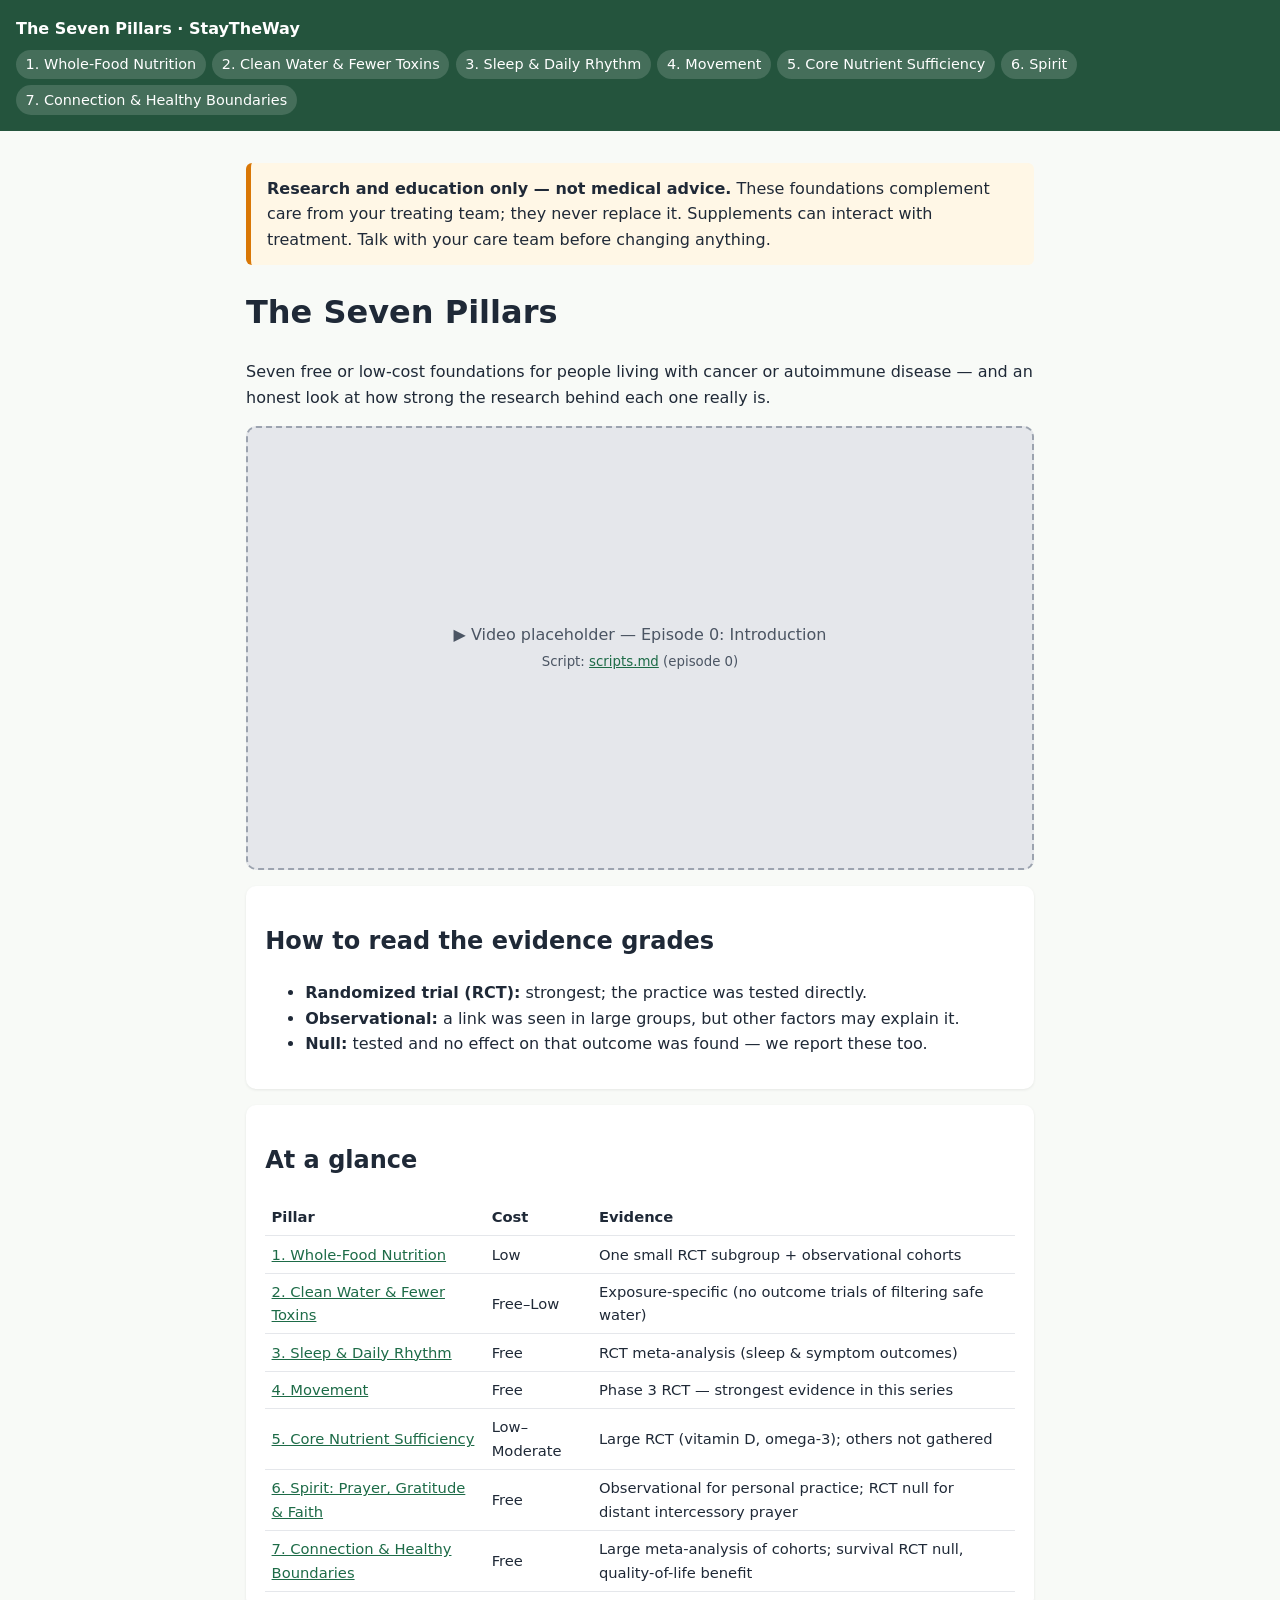
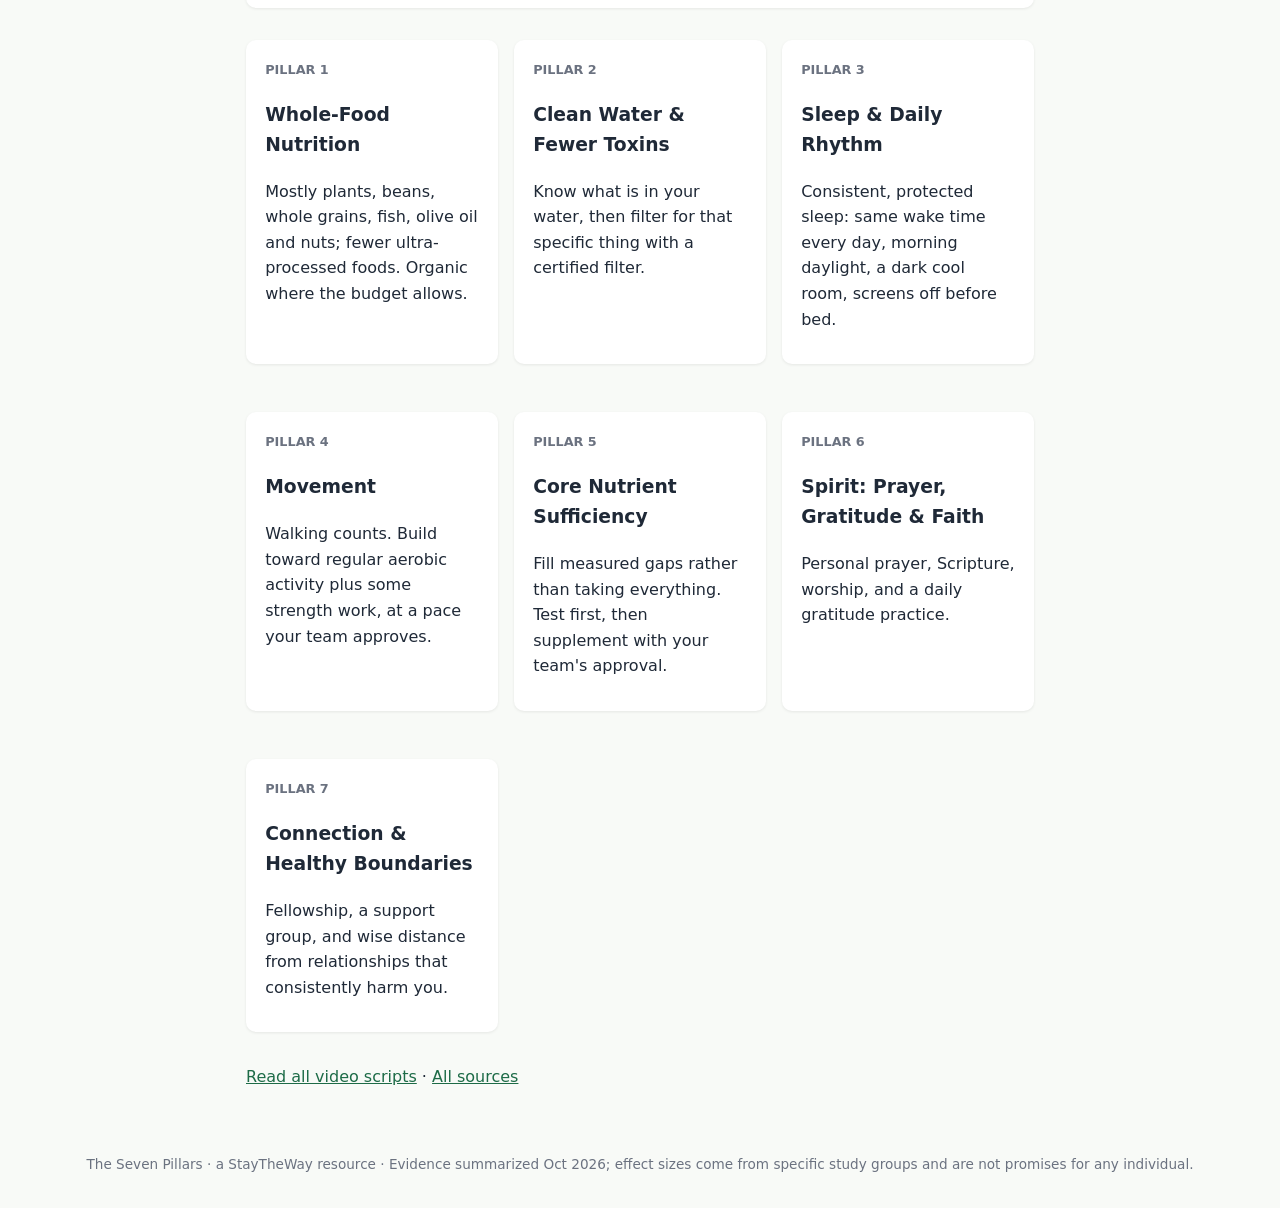
==== index.html @ 3cdb977e "Add site (1/5)" ====
<!doctype html><html lang="en"><head><meta charset="utf-8"><meta name="viewport" content="width=device-width,initial-scale=1"><title>Home · The Seven Pillars</title><link rel="stylesheet" href="style.css"></head>
<body><header><a href="index.html">The Seven Pillars · StayTheWay</a><nav><a href="nutrition.html">1. Whole-Food Nutrition</a><a href="water.html">2. Clean Water &amp; Fewer Toxins</a><a href="sleep.html">3. Sleep &amp; Daily Rhythm</a><a href="movement.html">4. Movement</a><a href="nutrients.html">5. Core Nutrient Sufficiency</a><a href="spirit.html">6. Spirit</a><a href="connection.html">7. Connection &amp; Healthy Boundaries</a></nav></header><main>
<div class="disc"><strong>Research and education only — not medical advice.</strong> These foundations complement care from your treating team; they never replace it. Supplements can interact with treatment. Talk with your care team before changing anything.</div>
<h1>The Seven Pillars</h1><p>Seven free or low-cost foundations for people living with cancer or autoimmune disease — and an honest look at how strong the research behind each one really is.</p>
<div class="video"><div>▶ Video placeholder — Episode 0: Introduction<br><small>Script: <a href="scripts.md">scripts.md</a> (episode 0)</small></div></div>
<div class="card"><h2>How to read the evidence grades</h2><ul><li><strong>Randomized trial (RCT):</strong> strongest; the practice was tested directly.</li><li><strong>Observational:</strong> a link was seen in large groups, but other factors may explain it.</li><li><strong>Null:</strong> tested and no effect on that outcome was found — we report these too.</li></ul></div>
<div class="card"><h2>At a glance</h2><table><tr><th>Pillar</th><th>Cost</th><th>Evidence</th></tr><tr><td><a href="nutrition.html">1. Whole-Food Nutrition</a></td><td>Low</td><td>One small RCT subgroup + observational cohorts</td></tr><tr><td><a href="water.html">2. Clean Water &amp; Fewer Toxins</a></td><td>Free–Low</td><td>Exposure-specific (no outcome trials of filtering safe water)</td></tr><tr><td><a href="sleep.html">3. Sleep &amp; Daily Rhythm</a></td><td>Free</td><td>RCT meta-analysis (sleep &amp; symptom outcomes)</td></tr><tr><td><a href="movement.html">4. Movement</a></td><td>Free</td><td>Phase 3 RCT — strongest evidence in this series</td></tr><tr><td><a href="nutrients.html">5. Core Nutrient Sufficiency</a></td><td>Low–Moderate</td><td>Large RCT (vitamin D, omega-3); others not gathered</td></tr><tr><td><a href="spirit.html">6. Spirit: Prayer, Gratitude &amp; Faith</a></td><td>Free</td><td>Observational for personal practice; RCT null for distant intercessory prayer</td></tr><tr><td><a href="connection.html">7. Connection &amp; Healthy Boundaries</a></td><td>Free</td><td>Large meta-analysis of cohorts; survival RCT null, quality-of-life benefit</td></tr></table></div>
<div class="grid"><a class="card" style="text-decoration:none;color:inherit" href="nutrition.html"><span class="tag">PILLAR 1</span><h3>Whole-Food Nutrition</h3><p>Mostly plants, beans, whole grains, fish, olive oil and nuts; fewer ultra-processed foods. Organic where the budget allows.</p></a><a class="card" style="text-decoration:none;color:inherit" href="water.html"><span class="tag">PILLAR 2</span><h3>Clean Water &amp; Fewer Toxins</h3><p>Know what is in your water, then filter for that specific thing with a certified filter.</p></a><a class="card" style="text-decoration:none;color:inherit" href="sleep.html"><span class="tag">PILLAR 3</span><h3>Sleep &amp; Daily Rhythm</h3><p>Consistent, protected sleep: same wake time every day, morning daylight, a dark cool room, screens off before bed.</p></a><a class="card" style="text-decoration:none;color:inherit" href="movement.html"><span class="tag">PILLAR 4</span><h3>Movement</h3><p>Walking counts. Build toward regular aerobic activity plus some strength work, at a pace your team approves.</p></a><a class="card" style="text-decoration:none;color:inherit" href="nutrients.html"><span class="tag">PILLAR 5</span><h3>Core Nutrient Sufficiency</h3><p>Fill measured gaps rather than taking everything. Test first, then supplement with your team&#x27;s approval.</p></a><a class="card" style="text-decoration:none;color:inherit" href="spirit.html"><span class="tag">PILLAR 6</span><h3>Spirit: Prayer, Gratitude &amp; Faith</h3><p>Personal prayer, Scripture, worship, and a daily gratitude practice.</p></a><a class="card" style="text-decoration:none;color:inherit" href="connection.html"><span class="tag">PILLAR 7</span><h3>Connection &amp; Healthy Boundaries</h3><p>Fellowship, a support group, and wise distance from relationships that consistently harm you.</p></a></div>
<p><a href="scripts.md">Read all video scripts</a> · <a href="sources.html">All sources</a></p></main><footer>The Seven Pillars · a StayTheWay resource · Evidence summarized Oct 2026; effect sizes come from specific study groups and are not promises for any individual.</footer></body></html>
---- style.css ----
*{box-sizing:border-box}body{margin:0;font-family:system-ui,-apple-system,Segoe UI,Roboto,sans-serif;line-height:1.6;color:#1f2937;background:#f8faf7}
header{background:#24543d;color:#fff;padding:1rem}header a{color:#fff;text-decoration:none;font-weight:600}nav{display:flex;flex-wrap:wrap;gap:.4rem;margin-top:.5rem}nav a{font-weight:400;font-size:.9rem;background:rgba(255,255,255,.15);padding:.2rem .6rem;border-radius:99px}
main{max-width:820px;margin:0 auto;padding:1rem}.disc{background:#fff7e6;border-left:5px solid #d97706;padding:.8rem 1rem;border-radius:6px;margin:1rem 0}
.card{background:#fff;border-radius:10px;padding:1rem 1.2rem;margin:1rem 0;box-shadow:0 1px 3px rgba(0,0,0,.08)}.grid{display:grid;grid-template-columns:repeat(auto-fit,minmax(220px,1fr));gap:1rem}
.grade{display:inline-block;background:#e6f2ea;color:#24543d;padding:.15rem .6rem;border-radius:99px;font-size:.85rem}.tag{font-size:.8rem;font-weight:600;color:#6b7280}
.video{aspect-ratio:16/9;background:#e5e7eb;border:2px dashed #9ca3af;border-radius:10px;display:flex;align-items:center;justify-content:center;text-align:center;color:#4b5563;padding:1rem}
table{width:100%;border-collapse:collapse;font-size:.92rem}td,th{border-bottom:1px solid #e5e7eb;padding:.4rem;text-align:left}.pn{display:flex;justify-content:space-between;margin:2rem 0}a{color:#1d6b47}footer{text-align:center;font-size:.85rem;color:#6b7280;padding:2rem 1rem}
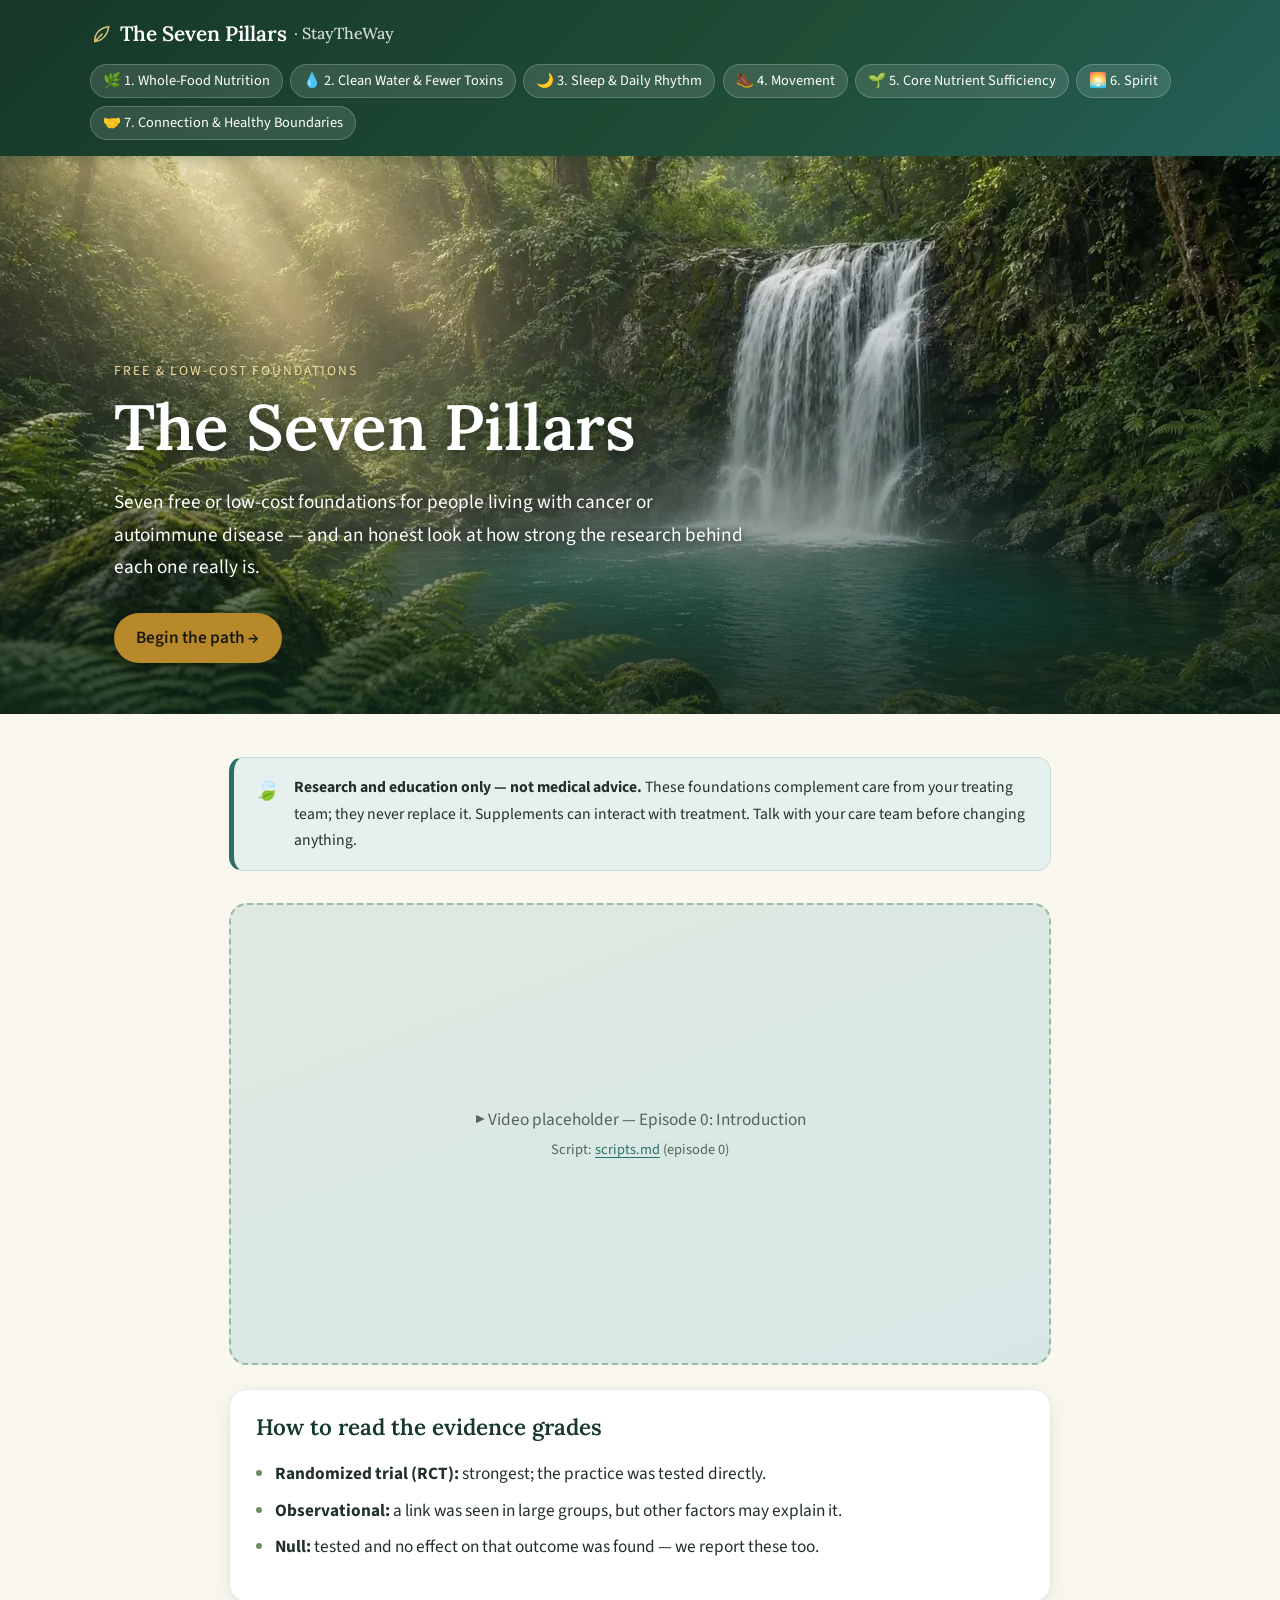
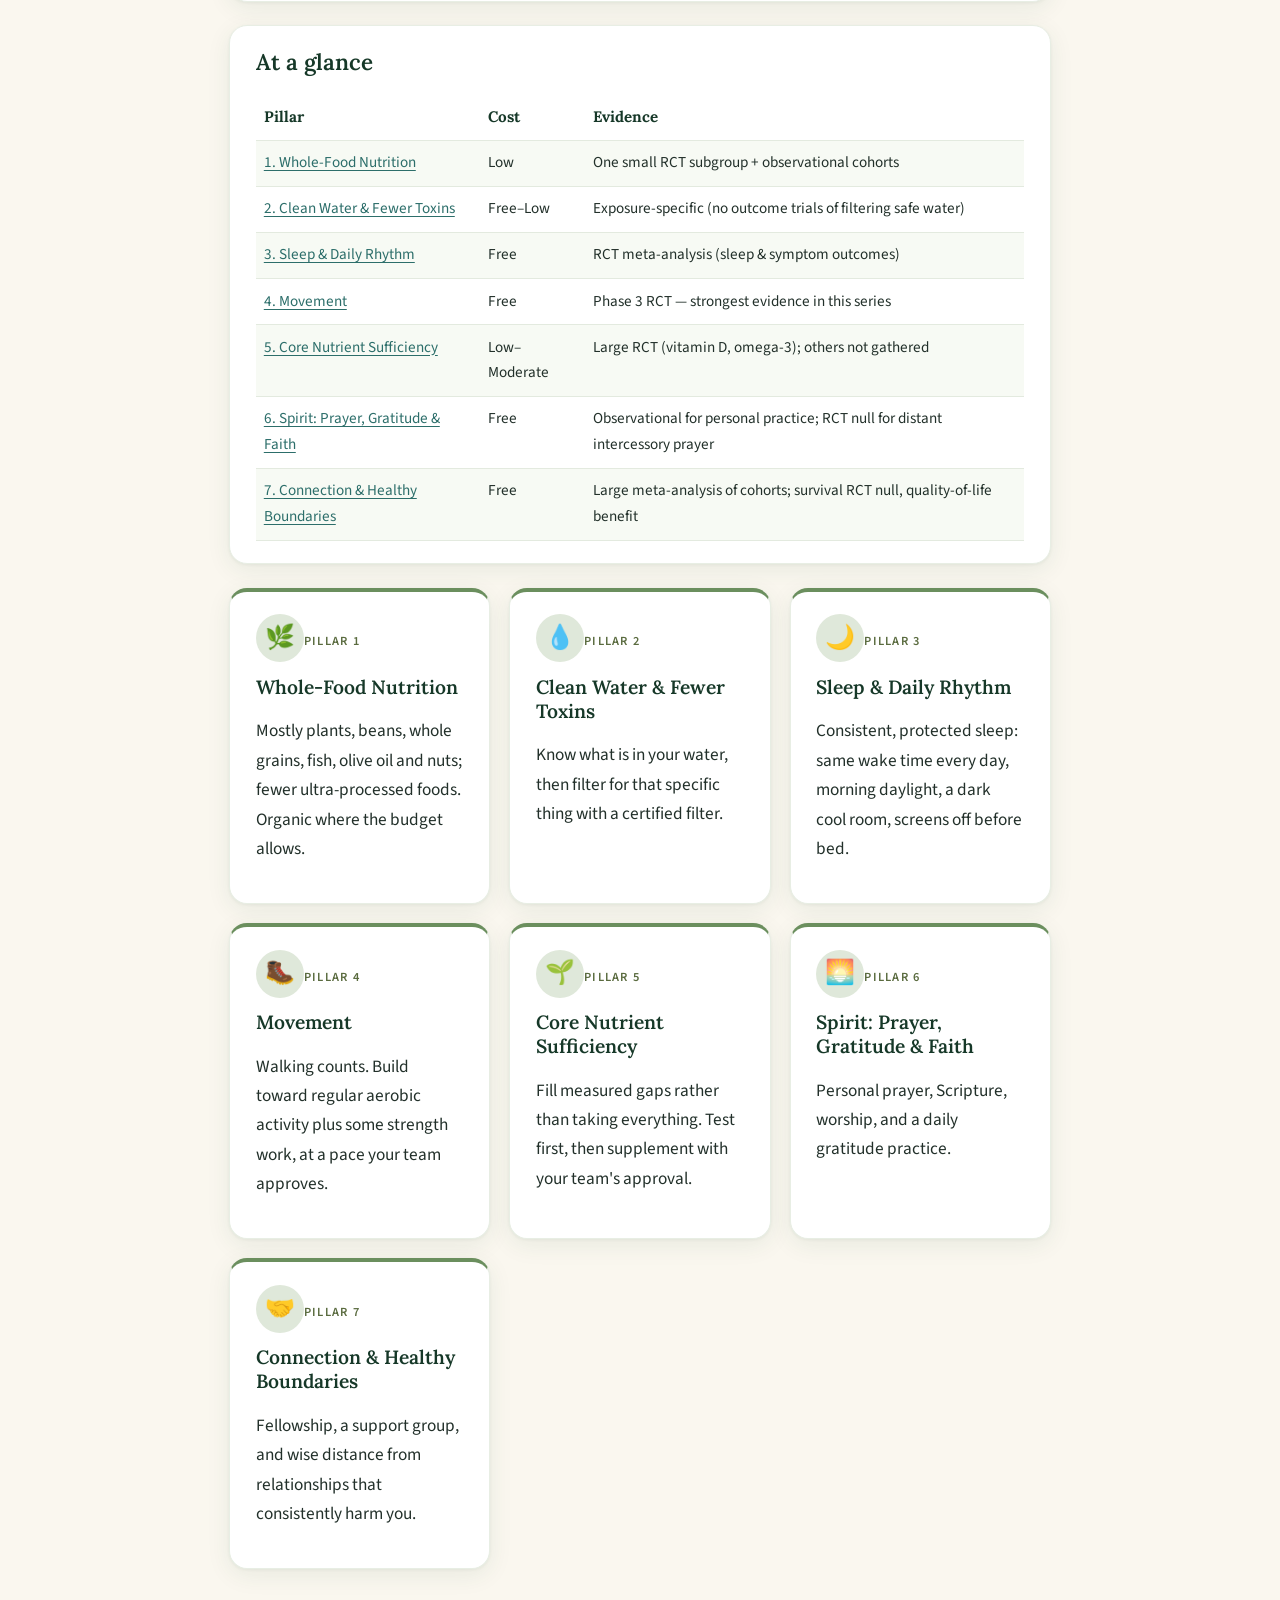
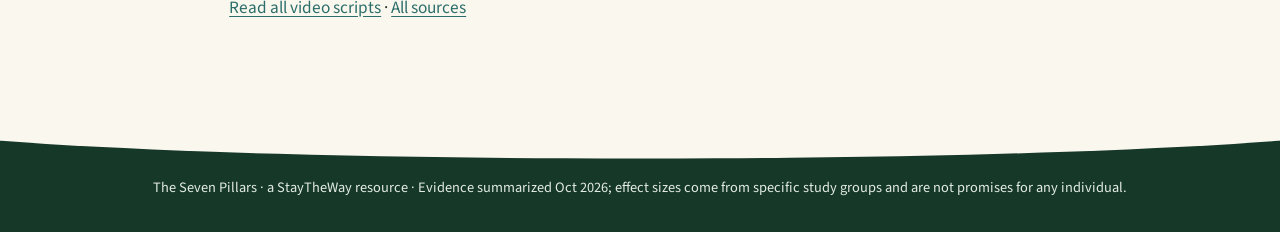
==== commit 9ea67733: "Redesign (1/3): nature palette stylesheet with waterfall hero, index" ====
--- a/index.html
+++ b/index.html
@@ -1,9 +1,8 @@
-<!doctype html><html lang="en"><head><meta charset="utf-8"><meta name="viewport" content="width=device-width,initial-scale=1"><title>Home · The Seven Pillars</title><link rel="stylesheet" href="style.css"></head>
-<body><header><a href="index.html">The Seven Pillars · StayTheWay</a><nav><a href="nutrition.html">1. Whole-Food Nutrition</a><a href="water.html">2. Clean Water &amp; Fewer Toxins</a><a href="sleep.html">3. Sleep &amp; Daily Rhythm</a><a href="movement.html">4. Movement</a><a href="nutrients.html">5. Core Nutrient Sufficiency</a><a href="spirit.html">6. Spirit</a><a href="connection.html">7. Connection &amp; Healthy Boundaries</a></nav></header><main>
-<div class="disc"><strong>Research and education only — not medical advice.</strong> These foundations complement care from your treating team; they never replace it. Supplements can interact with treatment. Talk with your care team before changing anything.</div>
-<h1>The Seven Pillars</h1><p>Seven free or low-cost foundations for people living with cancer or autoimmune disease — and an honest look at how strong the research behind each one really is.</p>
+<!doctype html><html lang="en"><head><meta charset="utf-8"><meta name="viewport" content="width=device-width,initial-scale=1"><title>Home · The Seven Pillars</title><link rel="preconnect" href="https://fonts.googleapis.com"><link rel="preconnect" href="https://fonts.gstatic.com" crossorigin><link href="https://fonts.googleapis.com/css2?family=Lora:wght@500;600;700&family=Source+Sans+3:wght@400;600&display=swap" rel="stylesheet"><link rel="stylesheet" href="style.css"></head>
+<body><header><div class="wrap"><a class="brand" href="index.html"><svg class="leaf" viewBox="0 0 24 24" aria-hidden="true"><path d="M5 21c0-9 6-15 15-16-1 9-7 15-15 16zm0 0l8-8" fill="none" stroke="currentColor" stroke-width="1.6" stroke-linecap="round"/></svg> The Seven Pillars <span>· StayTheWay</span></a><nav aria-label="Pillars"><a href="nutrition.html"><span aria-hidden="true">🌿</span> 1. Whole-Food Nutrition</a><a href="water.html"><span aria-hidden="true">💧</span> 2. Clean Water &amp; Fewer Toxins</a><a href="sleep.html"><span aria-hidden="true">🌙</span> 3. Sleep &amp; Daily Rhythm</a><a href="movement.html"><span aria-hidden="true">🥾</span> 4. Movement</a><a href="nutrients.html"><span aria-hidden="true">🌱</span> 5. Core Nutrient Sufficiency</a><a href="spirit.html"><span aria-hidden="true">🌅</span> 6. Spirit</a><a href="connection.html"><span aria-hidden="true">🤝</span> 7. Connection &amp; Healthy Boundaries</a></nav></div></header><section class="hero"><div class="hero-in"><p class="eyebrow">Free &amp; low-cost foundations</p><h1>The Seven Pillars</h1><p>Seven free or low-cost foundations for people living with cancer or autoimmune disease — and an honest look at how strong the research behind each one really is.</p><a class="btn" href="nutrition.html">Begin the path →</a></div></section><main>
+<div class="disc"><span class="disc-ic" aria-hidden="true">🍃</span><div><strong>Research and education only — not medical advice.</strong> These foundations complement care from your treating team; they never replace it. Supplements can interact with treatment. Talk with your care team before changing anything.</div></div>
 <div class="video"><div>▶ Video placeholder — Episode 0: Introduction<br><small>Script: <a href="scripts.md">scripts.md</a> (episode 0)</small></div></div>
 <div class="card"><h2>How to read the evidence grades</h2><ul><li><strong>Randomized trial (RCT):</strong> strongest; the practice was tested directly.</li><li><strong>Observational:</strong> a link was seen in large groups, but other factors may explain it.</li><li><strong>Null:</strong> tested and no effect on that outcome was found — we report these too.</li></ul></div>
 <div class="card"><h2>At a glance</h2><table><tr><th>Pillar</th><th>Cost</th><th>Evidence</th></tr><tr><td><a href="nutrition.html">1. Whole-Food Nutrition</a></td><td>Low</td><td>One small RCT subgroup + observational cohorts</td></tr><tr><td><a href="water.html">2. Clean Water &amp; Fewer Toxins</a></td><td>Free–Low</td><td>Exposure-specific (no outcome trials of filtering safe water)</td></tr><tr><td><a href="sleep.html">3. Sleep &amp; Daily Rhythm</a></td><td>Free</td><td>RCT meta-analysis (sleep &amp; symptom outcomes)</td></tr><tr><td><a href="movement.html">4. Movement</a></td><td>Free</td><td>Phase 3 RCT — strongest evidence in this series</td></tr><tr><td><a href="nutrients.html">5. Core Nutrient Sufficiency</a></td><td>Low–Moderate</td><td>Large RCT (vitamin D, omega-3); others not gathered</td></tr><tr><td><a href="spirit.html">6. Spirit: Prayer, Gratitude &amp; Faith</a></td><td>Free</td><td>Observational for personal practice; RCT null for distant intercessory prayer</td></tr><tr><td><a href="connection.html">7. Connection &amp; Healthy Boundaries</a></td><td>Free</td><td>Large meta-analysis of cohorts; survival RCT null, quality-of-life benefit</td></tr></table></div>
-<div class="grid"><a class="card" style="text-decoration:none;color:inherit" href="nutrition.html"><span class="tag">PILLAR 1</span><h3>Whole-Food Nutrition</h3><p>Mostly plants, beans, whole grains, fish, olive oil and nuts; fewer ultra-processed foods. Organic where the budget allows.</p></a><a class="card" style="text-decoration:none;color:inherit" href="water.html"><span class="tag">PILLAR 2</span><h3>Clean Water &amp; Fewer Toxins</h3><p>Know what is in your water, then filter for that specific thing with a certified filter.</p></a><a class="card" style="text-decoration:none;color:inherit" href="sleep.html"><span class="tag">PILLAR 3</span><h3>Sleep &amp; Daily Rhythm</h3><p>Consistent, protected sleep: same wake time every day, morning daylight, a dark cool room, screens off before bed.</p></a><a class="card" style="text-decoration:none;color:inherit" href="movement.html"><span class="tag">PILLAR 4</span><h3>Movement</h3><p>Walking counts. Build toward regular aerobic activity plus some strength work, at a pace your team approves.</p></a><a class="card" style="text-decoration:none;color:inherit" href="nutrients.html"><span class="tag">PILLAR 5</span><h3>Core Nutrient Sufficiency</h3><p>Fill measured gaps rather than taking everything. Test first, then supplement with your team&#x27;s approval.</p></a><a class="card" style="text-decoration:none;color:inherit" href="spirit.html"><span class="tag">PILLAR 6</span><h3>Spirit: Prayer, Gratitude &amp; Faith</h3><p>Personal prayer, Scripture, worship, and a daily gratitude practice.</p></a><a class="card" style="text-decoration:none;color:inherit" href="connection.html"><span class="tag">PILLAR 7</span><h3>Connection &amp; Healthy Boundaries</h3><p>Fellowship, a support group, and wise distance from relationships that consistently harm you.</p></a></div>
-<p><a href="scripts.md">Read all video scripts</a> · <a href="sources.html">All sources</a></p></main><footer>The Seven Pillars · a StayTheWay resource · Evidence summarized Oct 2026; effect sizes come from specific study groups and are not promises for any individual.</footer></body></html>+<div class="grid"><a class="card pcard" href="nutrition.html"><span class="ic" aria-hidden="true">🌿</span><span class="tag">PILLAR 1</span><h3>Whole-Food Nutrition</h3><p>Mostly plants, beans, whole grains, fish, olive oil and nuts; fewer ultra-processed foods. Organic where the budget allows.</p></a><a class="card pcard" href="water.html"><span class="ic" aria-hidden="true">💧</span><span class="tag">PILLAR 2</span><h3>Clean Water &amp; Fewer Toxins</h3><p>Know what is in your water, then filter for that specific thing with a certified filter.</p></a><a class="card pcard" href="sleep.html"><span class="ic" aria-hidden="true">🌙</span><span class="tag">PILLAR 3</span><h3>Sleep &amp; Daily Rhythm</h3><p>Consistent, protected sleep: same wake time every day, morning daylight, a dark cool room, screens off before bed.</p></a><a class="card pcard" href="movement.html"><span class="ic" aria-hidden="true">🥾</span><span class="tag">PILLAR 4</span><h3>Movement</h3><p>Walking counts. Build toward regular aerobic activity plus some strength work, at a pace your team approves.</p></a><a class="card pcard" href="nutrients.html"><span class="ic" aria-hidden="true">🌱</span><span class="tag">PILLAR 5</span><h3>Core Nutrient Sufficiency</h3><p>Fill measured gaps rather than taking everything. Test first, then supplement with your team&#x27;s approval.</p></a><a class="card pcard" href="spirit.html"><span class="ic" aria-hidden="true">🌅</span><span class="tag">PILLAR 6</span><h3>Spirit: Prayer, Gratitude &amp; Faith</h3><p>Personal prayer, Scripture, worship, and a daily gratitude practice.</p></a><a class="card pcard" href="connection.html"><span class="ic" aria-hidden="true">🤝</span><span class="tag">PILLAR 7</span><h3>Connection &amp; Healthy Boundaries</h3><p>Fellowship, a support group, and wise distance from relationships that consistently harm you.</p></a></div>
+<p><a href="scripts.md">Read all video scripts</a> · <a href="sources.html">All sources</a></p></main><footer><div class="wave" aria-hidden="true"></div>The Seven Pillars · a StayTheWay resource · Evidence summarized Oct 2026; effect sizes come from specific study groups and are not promises for any individual.</footer></body></html>
--- a/style.css
+++ b/style.css
@@ -1,7 +1,43 @@
-*{box-sizing:border-box}body{margin:0;font-family:system-ui,-apple-system,Segoe UI,Roboto,sans-serif;line-height:1.6;color:#1f2937;background:#f8faf7}
-header{background:#24543d;color:#fff;padding:1rem}header a{color:#fff;text-decoration:none;font-weight:600}nav{display:flex;flex-wrap:wrap;gap:.4rem;margin-top:.5rem}nav a{font-weight:400;font-size:.9rem;background:rgba(255,255,255,.15);padding:.2rem .6rem;border-radius:99px}
-main{max-width:820px;margin:0 auto;padding:1rem}.disc{background:#fff7e6;border-left:5px solid #d97706;padding:.8rem 1rem;border-radius:6px;margin:1rem 0}
-.card{background:#fff;border-radius:10px;padding:1rem 1.2rem;margin:1rem 0;box-shadow:0 1px 3px rgba(0,0,0,.08)}.grid{display:grid;grid-template-columns:repeat(auto-fit,minmax(220px,1fr));gap:1rem}
-.grade{display:inline-block;background:#e6f2ea;color:#24543d;padding:.15rem .6rem;border-radius:99px;font-size:.85rem}.tag{font-size:.8rem;font-weight:600;color:#6b7280}
-.video{aspect-ratio:16/9;background:#e5e7eb;border:2px dashed #9ca3af;border-radius:10px;display:flex;align-items:center;justify-content:center;text-align:center;color:#4b5563;padding:1rem}
-table{width:100%;border-collapse:collapse;font-size:.92rem}td,th{border-bottom:1px solid #e5e7eb;padding:.4rem;text-align:left}.pn{display:flex;justify-content:space-between;margin:2rem 0}a{color:#1d6b47}footer{text-align:center;font-size:.85rem;color:#6b7280;padding:2rem 1rem}+:root{--fern:#1f4d36;--forest:#163828;--moss:#6b8f5e;--sage:#dfe8da;--mist:#e6f0ef;--teal:#2c6e6a;--cream:#faf7ef;--gold:#b8892b;--ink:#22302a;--muted:#55635b}
+*{box-sizing:border-box}html{scroll-behavior:smooth}
+body{margin:0;font-family:"Source Sans 3",system-ui,-apple-system,Segoe UI,Roboto,sans-serif;font-size:1.08rem;line-height:1.7;color:var(--ink);background:var(--cream) radial-gradient(1200px 600px at 100% 0,#e9f1e4 0,transparent 60%) no-repeat}
+h1,h2,h3{font-family:Lora,Georgia,serif;color:var(--forest);line-height:1.25;font-weight:600}
+h1{font-size:clamp(2rem,4.5vw,3rem);margin:.3rem 0 .6rem}h2{font-size:1.4rem;margin-top:0}h3{font-size:1.2rem;margin:.3rem 0}
+a{color:var(--teal);text-underline-offset:3px}a:hover{color:var(--fern)}
+header{background:linear-gradient(135deg,var(--forest),var(--fern) 60%,#24605a);color:#fff;padding:1rem 1.2rem;position:sticky;top:0;z-index:5;box-shadow:0 2px 12px rgba(10,40,25,.25)}
+.wrap{max-width:1100px;margin:0 auto}
+.brand{color:#fff;text-decoration:none;font-family:Lora,serif;font-size:1.3rem;font-weight:600;display:inline-flex;align-items:center;gap:.45rem}.brand span{opacity:.8;font-weight:500;font-size:1rem}
+.leaf{width:1.4rem;height:1.4rem;color:#d9c27a}
+nav{display:flex;flex-wrap:wrap;gap:.45rem;margin-top:.6rem}
+nav a{color:#fff;text-decoration:none;font-size:.9rem;background:rgba(255,255,255,.12);border:1px solid rgba(255,255,255,.2);padding:.25rem .75rem;border-radius:99px;transition:background .2s}
+nav a:hover,nav a:focus{background:rgba(255,255,255,.26);color:#fff}
+.hero{position:relative;min-height:62vh;display:flex;align-items:flex-end;background:linear-gradient(180deg,rgba(14,40,28,.05) 30%,rgba(14,40,28,.72)),url([data-uri]) center/cover no-repeat;color:#fff}
+.hero-in{max-width:1100px;margin:0 auto;width:100%;padding:3rem 1.5rem 3.2rem}
+.hero h1{color:#fff;font-size:clamp(2.4rem,6vw,4rem);text-shadow:0 2px 14px rgba(0,0,0,.45)}
+.hero p{max-width:40rem;font-size:1.2rem;text-shadow:0 1px 8px rgba(0,0,0,.55)}
+.eyebrow{text-transform:uppercase;letter-spacing:.14em;font-size:.85rem!important;color:#f1dea0;margin:0}
+.btn{display:inline-block;margin-top:.6rem;background:var(--gold);color:#1c1a10;font-weight:600;text-decoration:none;padding:.65rem 1.4rem;border-radius:99px;box-shadow:0 4px 14px rgba(0,0,0,.25)}.btn:hover{background:#d0a446;color:#1c1a10}
+main{max-width:860px;margin:0 auto;padding:1.5rem 1.2rem 2rem}
+main>p,main li,.card p{max-width:70ch}
+.disc{display:flex;gap:.8rem;align-items:flex-start;background:var(--mist);border:1px solid #c8dedb;border-left:5px solid var(--teal);padding:1rem 1.2rem;border-radius:14px;margin:1.2rem 0 2rem;font-size:.98rem}
+.disc-ic{font-size:1.4rem;line-height:1.4}
+.card{background:#fff;border-radius:18px;padding:1.4rem 1.6rem;margin:1.4rem 0;box-shadow:0 6px 24px rgba(31,77,54,.08),0 1px 3px rgba(31,77,54,.06);border:1px solid #e8eee4}
+.grid{display:grid;grid-template-columns:repeat(auto-fit,minmax(240px,1fr));gap:1.2rem;margin:1.5rem 0}
+.grid .card{margin:0}
+.pcard{text-decoration:none;color:inherit;display:block;transition:transform .2s,box-shadow .2s;border-top:4px solid var(--moss)}
+.pcard:hover{transform:translateY(-3px);box-shadow:0 12px 30px rgba(31,77,54,.15);color:inherit}
+.ic{display:inline-flex;align-items:center;justify-content:center;width:3rem;height:3rem;border-radius:50%;background:var(--sage);font-size:1.5rem;margin-bottom:.5rem}
+.phead{display:flex;gap:1.2rem;align-items:flex-start;background:linear-gradient(135deg,#eef4ea,var(--mist));border-radius:22px;padding:1.6rem;margin-bottom:1.5rem}
+.bigic{flex:none;display:flex;align-items:center;justify-content:center;width:4.5rem;height:4.5rem;border-radius:50%;background:#fff;font-size:2.3rem;box-shadow:0 4px 14px rgba(31,77,54,.12)}
+.grade{display:inline-block;background:var(--sage);color:var(--forest);padding:.2rem .75rem;border-radius:99px;font-size:.88rem;font-weight:600}
+.tag{font-size:.78rem;font-weight:600;letter-spacing:.1em;color:#5a6b3f}
+.video{aspect-ratio:16/9;background:linear-gradient(160deg,#dfe9e0,#d6e8e6);border:2px dashed #9db8a8;border-radius:18px;display:flex;align-items:center;justify-content:center;text-align:center;color:var(--muted);padding:1rem;margin:1.5rem 0}
+ul{padding-left:1.2rem}li{margin:.45rem 0}li::marker{color:var(--moss)}
+table{width:100%;border-collapse:collapse;font-size:.95rem}td,th{border-bottom:1px solid #e3eadf;padding:.6rem .5rem;text-align:left;vertical-align:top}th{color:var(--forest);font-family:Lora,serif}
+tr:nth-child(even) td{background:#f7faf4}
+.pn{display:flex;justify-content:space-between;gap:1rem;flex-wrap:wrap;margin:2.5rem 0}
+.pn a{background:#fff;border:1px solid #d6e2d1;padding:.6rem 1.1rem;border-radius:99px;text-decoration:none;box-shadow:0 2px 8px rgba(31,77,54,.06)}
+footer{position:relative;text-align:center;font-size:.9rem;color:#e3ece4;background:var(--forest);padding:3.5rem 1.2rem 2rem;margin-top:3rem}
+footer .wave{position:absolute;top:-1px;left:0;right:0;height:40px;background:var(--cream);clip-path:ellipse(60% 100% at 50% 0)}
+:focus-visible{outline:3px solid var(--gold);outline-offset:2px}
+@media(max-width:640px){body{font-size:1rem}.card{padding:1.1rem 1.1rem}.phead{flex-direction:column;padding:1.2rem}.hero{min-height:52vh}nav{flex-wrap:nowrap;overflow-x:auto;padding-bottom:.3rem}nav a{white-space:nowrap}header{position:static}table{font-size:.88rem}}
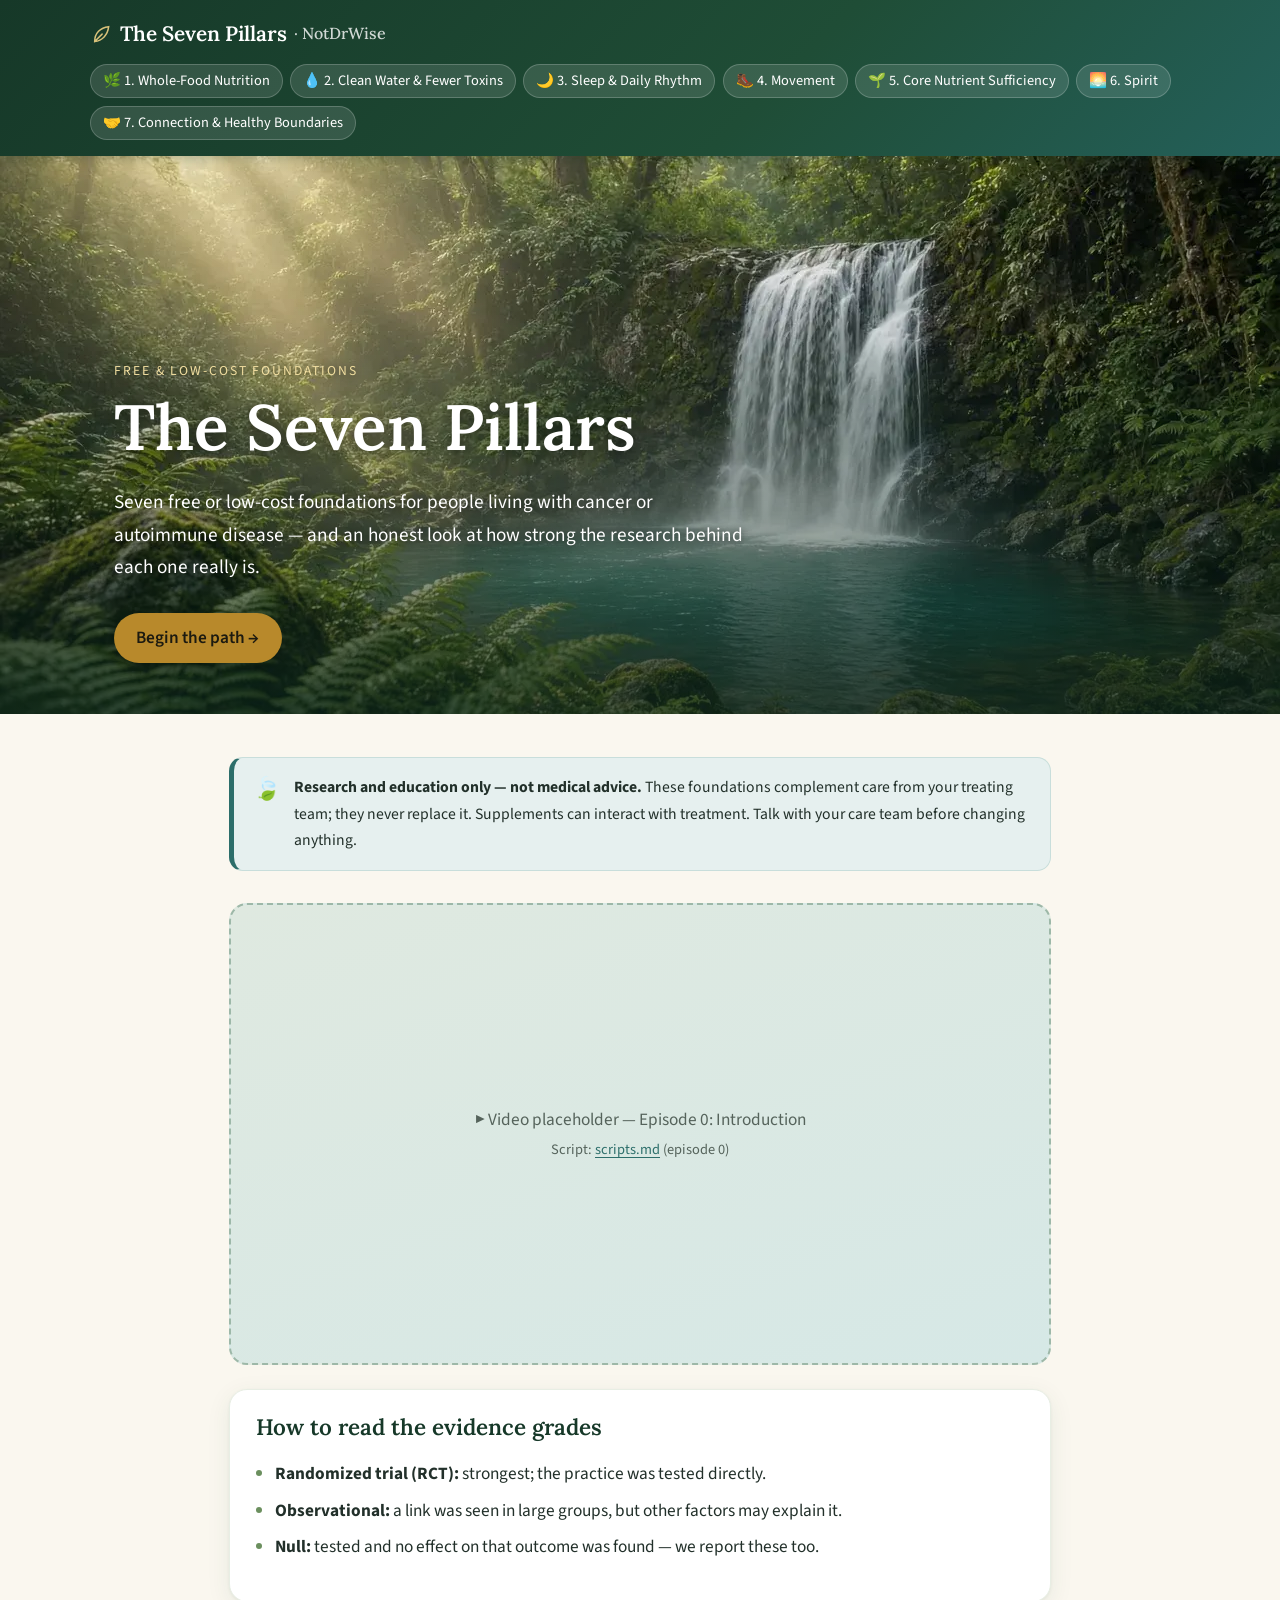
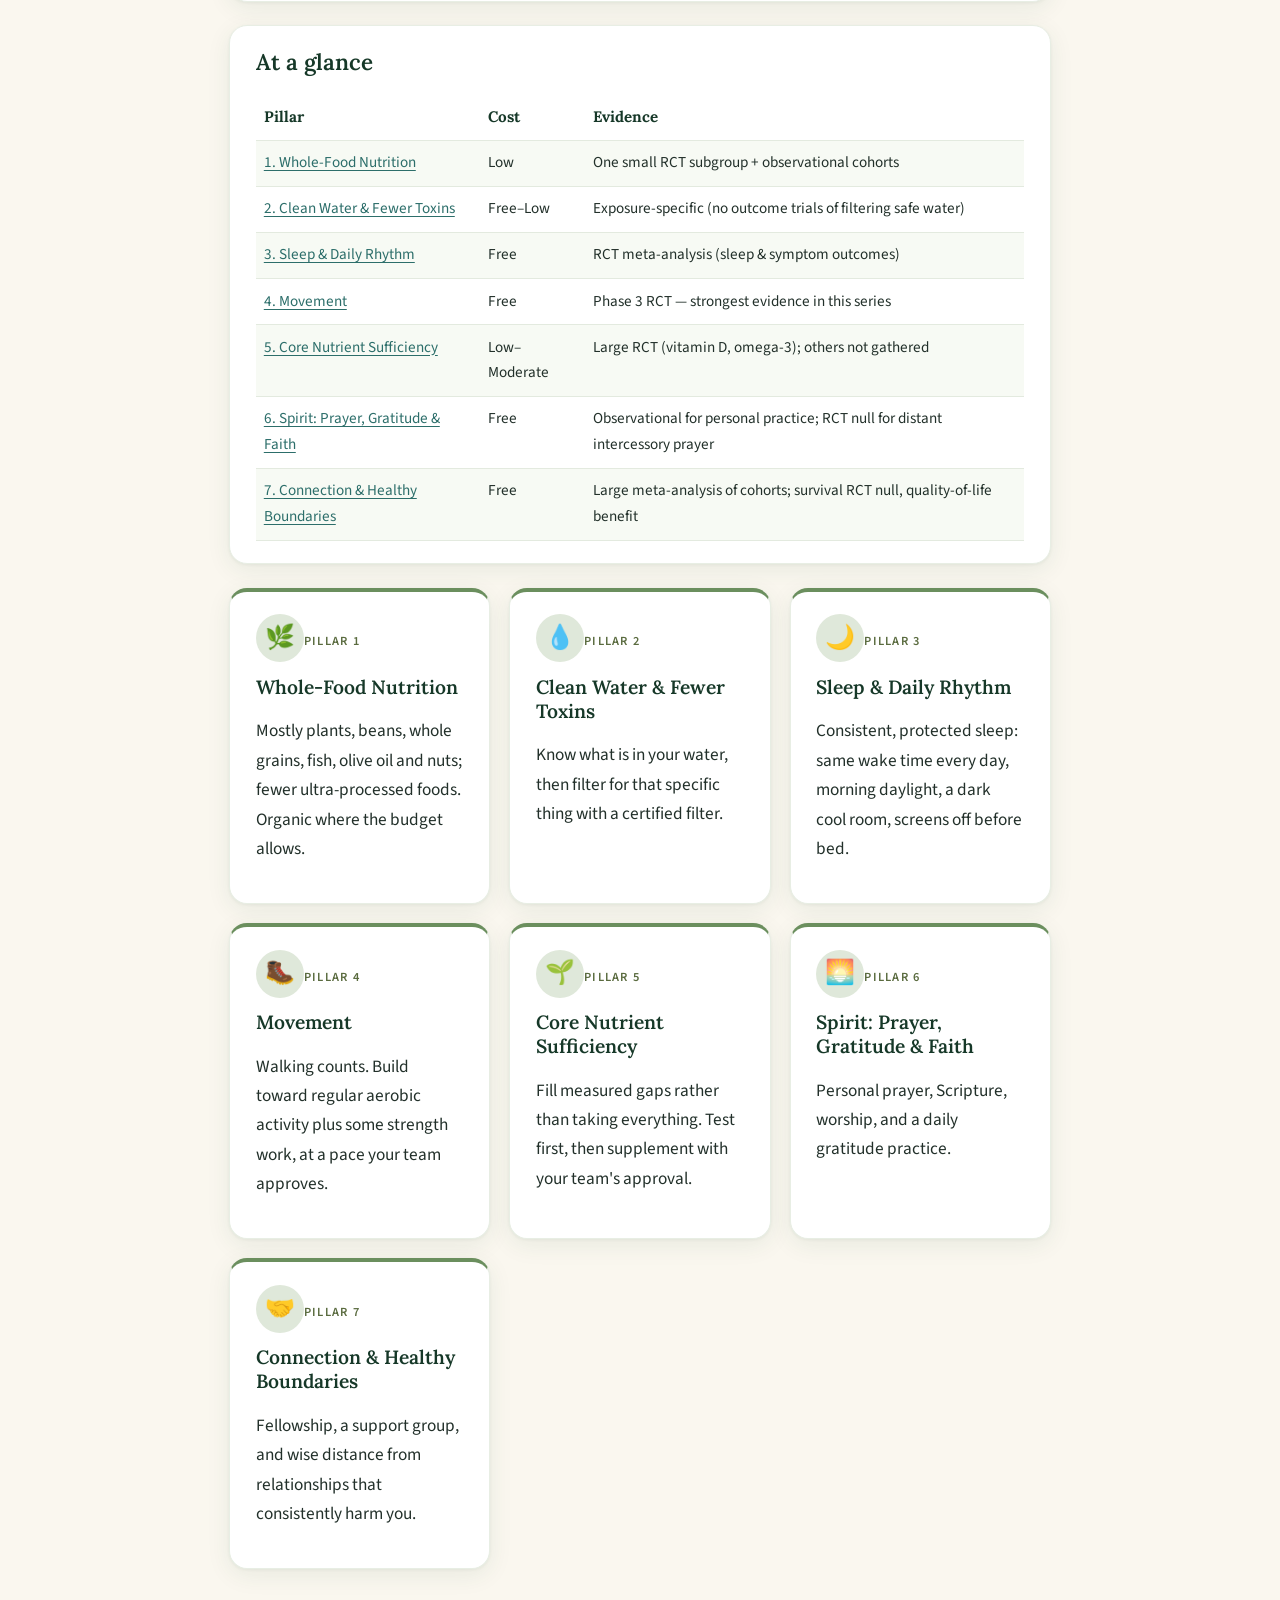
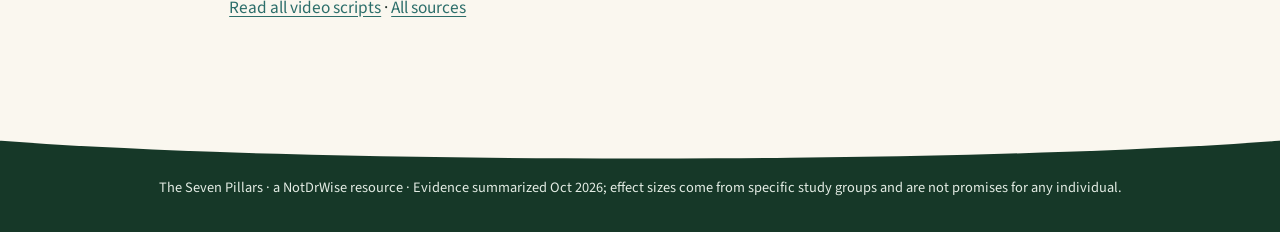
==== commit c112c756: "Rebrand StayTheWay -> NotDrWise (1/5)" ====
--- a/index.html
+++ b/index.html
@@ -1,8 +1,8 @@
 <!doctype html><html lang="en"><head><meta charset="utf-8"><meta name="viewport" content="width=device-width,initial-scale=1"><title>Home · The Seven Pillars</title><link rel="preconnect" href="https://fonts.googleapis.com"><link rel="preconnect" href="https://fonts.gstatic.com" crossorigin><link href="https://fonts.googleapis.com/css2?family=Lora:wght@500;600;700&family=Source+Sans+3:wght@400;600&display=swap" rel="stylesheet"><link rel="stylesheet" href="style.css"></head>
-<body><header><div class="wrap"><a class="brand" href="index.html"><svg class="leaf" viewBox="0 0 24 24" aria-hidden="true"><path d="M5 21c0-9 6-15 15-16-1 9-7 15-15 16zm0 0l8-8" fill="none" stroke="currentColor" stroke-width="1.6" stroke-linecap="round"/></svg> The Seven Pillars <span>· StayTheWay</span></a><nav aria-label="Pillars"><a href="nutrition.html"><span aria-hidden="true">🌿</span> 1. Whole-Food Nutrition</a><a href="water.html"><span aria-hidden="true">💧</span> 2. Clean Water &amp; Fewer Toxins</a><a href="sleep.html"><span aria-hidden="true">🌙</span> 3. Sleep &amp; Daily Rhythm</a><a href="movement.html"><span aria-hidden="true">🥾</span> 4. Movement</a><a href="nutrients.html"><span aria-hidden="true">🌱</span> 5. Core Nutrient Sufficiency</a><a href="spirit.html"><span aria-hidden="true">🌅</span> 6. Spirit</a><a href="connection.html"><span aria-hidden="true">🤝</span> 7. Connection &amp; Healthy Boundaries</a></nav></div></header><section class="hero"><div class="hero-in"><p class="eyebrow">Free &amp; low-cost foundations</p><h1>The Seven Pillars</h1><p>Seven free or low-cost foundations for people living with cancer or autoimmune disease — and an honest look at how strong the research behind each one really is.</p><a class="btn" href="nutrition.html">Begin the path →</a></div></section><main>
+<body><header><div class="wrap"><a class="brand" href="index.html"><svg class="leaf" viewBox="0 0 24 24" aria-hidden="true"><path d="M5 21c0-9 6-15 15-16-1 9-7 15-15 16zm0 0l8-8" fill="none" stroke="currentColor" stroke-width="1.6" stroke-linecap="round"/></svg> The Seven Pillars <span>· NotDrWise</span></a><nav aria-label="Pillars"><a href="nutrition.html"><span aria-hidden="true">🌿</span> 1. Whole-Food Nutrition</a><a href="water.html"><span aria-hidden="true">💧</span> 2. Clean Water &amp; Fewer Toxins</a><a href="sleep.html"><span aria-hidden="true">🌙</span> 3. Sleep &amp; Daily Rhythm</a><a href="movement.html"><span aria-hidden="true">🥾</span> 4. Movement</a><a href="nutrients.html"><span aria-hidden="true">🌱</span> 5. Core Nutrient Sufficiency</a><a href="spirit.html"><span aria-hidden="true">🌅</span> 6. Spirit</a><a href="connection.html"><span aria-hidden="true">🤝</span> 7. Connection &amp; Healthy Boundaries</a></nav></div></header><section class="hero"><div class="hero-in"><p class="eyebrow">Free &amp; low-cost foundations</p><h1>The Seven Pillars</h1><p>Seven free or low-cost foundations for people living with cancer or autoimmune disease — and an honest look at how strong the research behind each one really is.</p><a class="btn" href="nutrition.html">Begin the path →</a></div></section><main>
 <div class="disc"><span class="disc-ic" aria-hidden="true">🍃</span><div><strong>Research and education only — not medical advice.</strong> These foundations complement care from your treating team; they never replace it. Supplements can interact with treatment. Talk with your care team before changing anything.</div></div>
 <div class="video"><div>▶ Video placeholder — Episode 0: Introduction<br><small>Script: <a href="scripts.md">scripts.md</a> (episode 0)</small></div></div>
 <div class="card"><h2>How to read the evidence grades</h2><ul><li><strong>Randomized trial (RCT):</strong> strongest; the practice was tested directly.</li><li><strong>Observational:</strong> a link was seen in large groups, but other factors may explain it.</li><li><strong>Null:</strong> tested and no effect on that outcome was found — we report these too.</li></ul></div>
 <div class="card"><h2>At a glance</h2><table><tr><th>Pillar</th><th>Cost</th><th>Evidence</th></tr><tr><td><a href="nutrition.html">1. Whole-Food Nutrition</a></td><td>Low</td><td>One small RCT subgroup + observational cohorts</td></tr><tr><td><a href="water.html">2. Clean Water &amp; Fewer Toxins</a></td><td>Free–Low</td><td>Exposure-specific (no outcome trials of filtering safe water)</td></tr><tr><td><a href="sleep.html">3. Sleep &amp; Daily Rhythm</a></td><td>Free</td><td>RCT meta-analysis (sleep &amp; symptom outcomes)</td></tr><tr><td><a href="movement.html">4. Movement</a></td><td>Free</td><td>Phase 3 RCT — strongest evidence in this series</td></tr><tr><td><a href="nutrients.html">5. Core Nutrient Sufficiency</a></td><td>Low–Moderate</td><td>Large RCT (vitamin D, omega-3); others not gathered</td></tr><tr><td><a href="spirit.html">6. Spirit: Prayer, Gratitude &amp; Faith</a></td><td>Free</td><td>Observational for personal practice; RCT null for distant intercessory prayer</td></tr><tr><td><a href="connection.html">7. Connection &amp; Healthy Boundaries</a></td><td>Free</td><td>Large meta-analysis of cohorts; survival RCT null, quality-of-life benefit</td></tr></table></div>
 <div class="grid"><a class="card pcard" href="nutrition.html"><span class="ic" aria-hidden="true">🌿</span><span class="tag">PILLAR 1</span><h3>Whole-Food Nutrition</h3><p>Mostly plants, beans, whole grains, fish, olive oil and nuts; fewer ultra-processed foods. Organic where the budget allows.</p></a><a class="card pcard" href="water.html"><span class="ic" aria-hidden="true">💧</span><span class="tag">PILLAR 2</span><h3>Clean Water &amp; Fewer Toxins</h3><p>Know what is in your water, then filter for that specific thing with a certified filter.</p></a><a class="card pcard" href="sleep.html"><span class="ic" aria-hidden="true">🌙</span><span class="tag">PILLAR 3</span><h3>Sleep &amp; Daily Rhythm</h3><p>Consistent, protected sleep: same wake time every day, morning daylight, a dark cool room, screens off before bed.</p></a><a class="card pcard" href="movement.html"><span class="ic" aria-hidden="true">🥾</span><span class="tag">PILLAR 4</span><h3>Movement</h3><p>Walking counts. Build toward regular aerobic activity plus some strength work, at a pace your team approves.</p></a><a class="card pcard" href="nutrients.html"><span class="ic" aria-hidden="true">🌱</span><span class="tag">PILLAR 5</span><h3>Core Nutrient Sufficiency</h3><p>Fill measured gaps rather than taking everything. Test first, then supplement with your team&#x27;s approval.</p></a><a class="card pcard" href="spirit.html"><span class="ic" aria-hidden="true">🌅</span><span class="tag">PILLAR 6</span><h3>Spirit: Prayer, Gratitude &amp; Faith</h3><p>Personal prayer, Scripture, worship, and a daily gratitude practice.</p></a><a class="card pcard" href="connection.html"><span class="ic" aria-hidden="true">🤝</span><span class="tag">PILLAR 7</span><h3>Connection &amp; Healthy Boundaries</h3><p>Fellowship, a support group, and wise distance from relationships that consistently harm you.</p></a></div>
-<p><a href="scripts.md">Read all video scripts</a> · <a href="sources.html">All sources</a></p></main><footer><div class="wave" aria-hidden="true"></div>The Seven Pillars · a StayTheWay resource · Evidence summarized Oct 2026; effect sizes come from specific study groups and are not promises for any individual.</footer></body></html>+<p><a href="scripts.md">Read all video scripts</a> · <a href="sources.html">All sources</a></p></main><footer><div class="wave" aria-hidden="true"></div>The Seven Pillars · a NotDrWise resource · Evidence summarized Oct 2026; effect sizes come from specific study groups and are not promises for any individual.</footer></body></html>
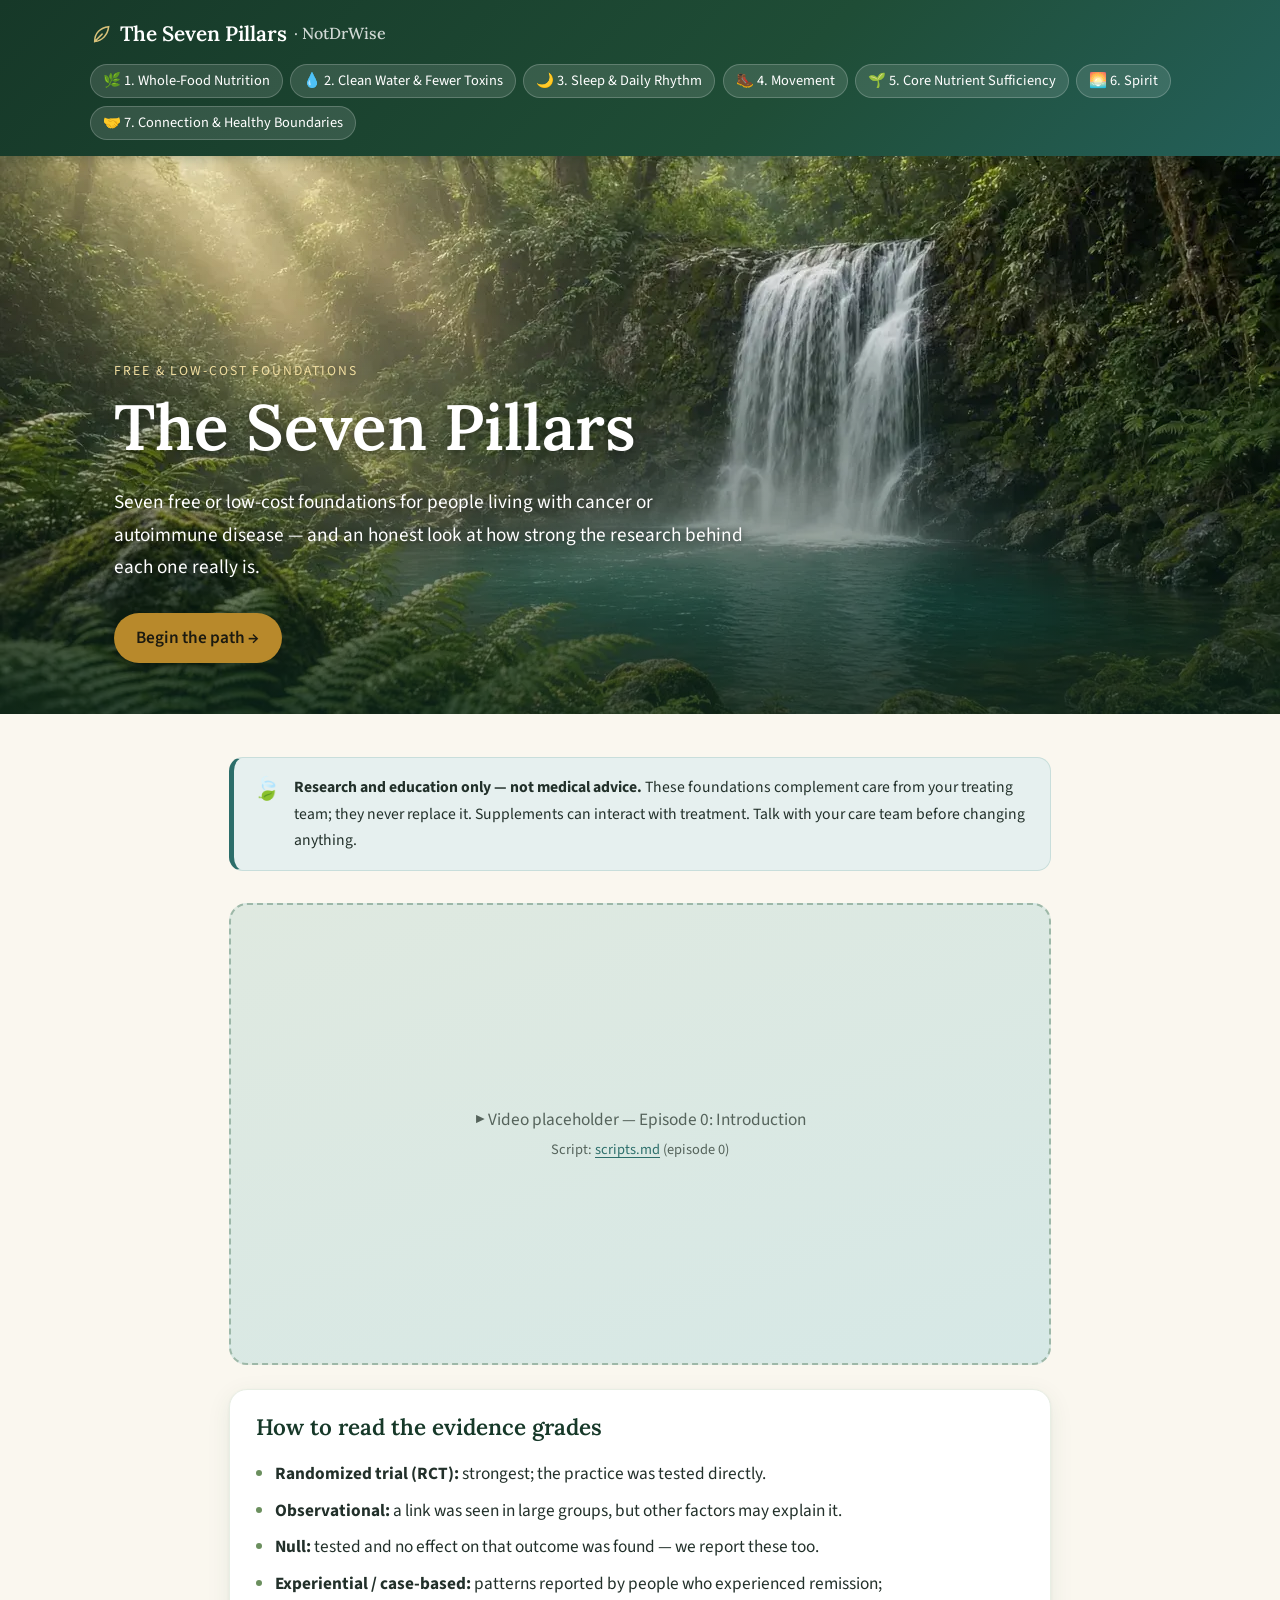
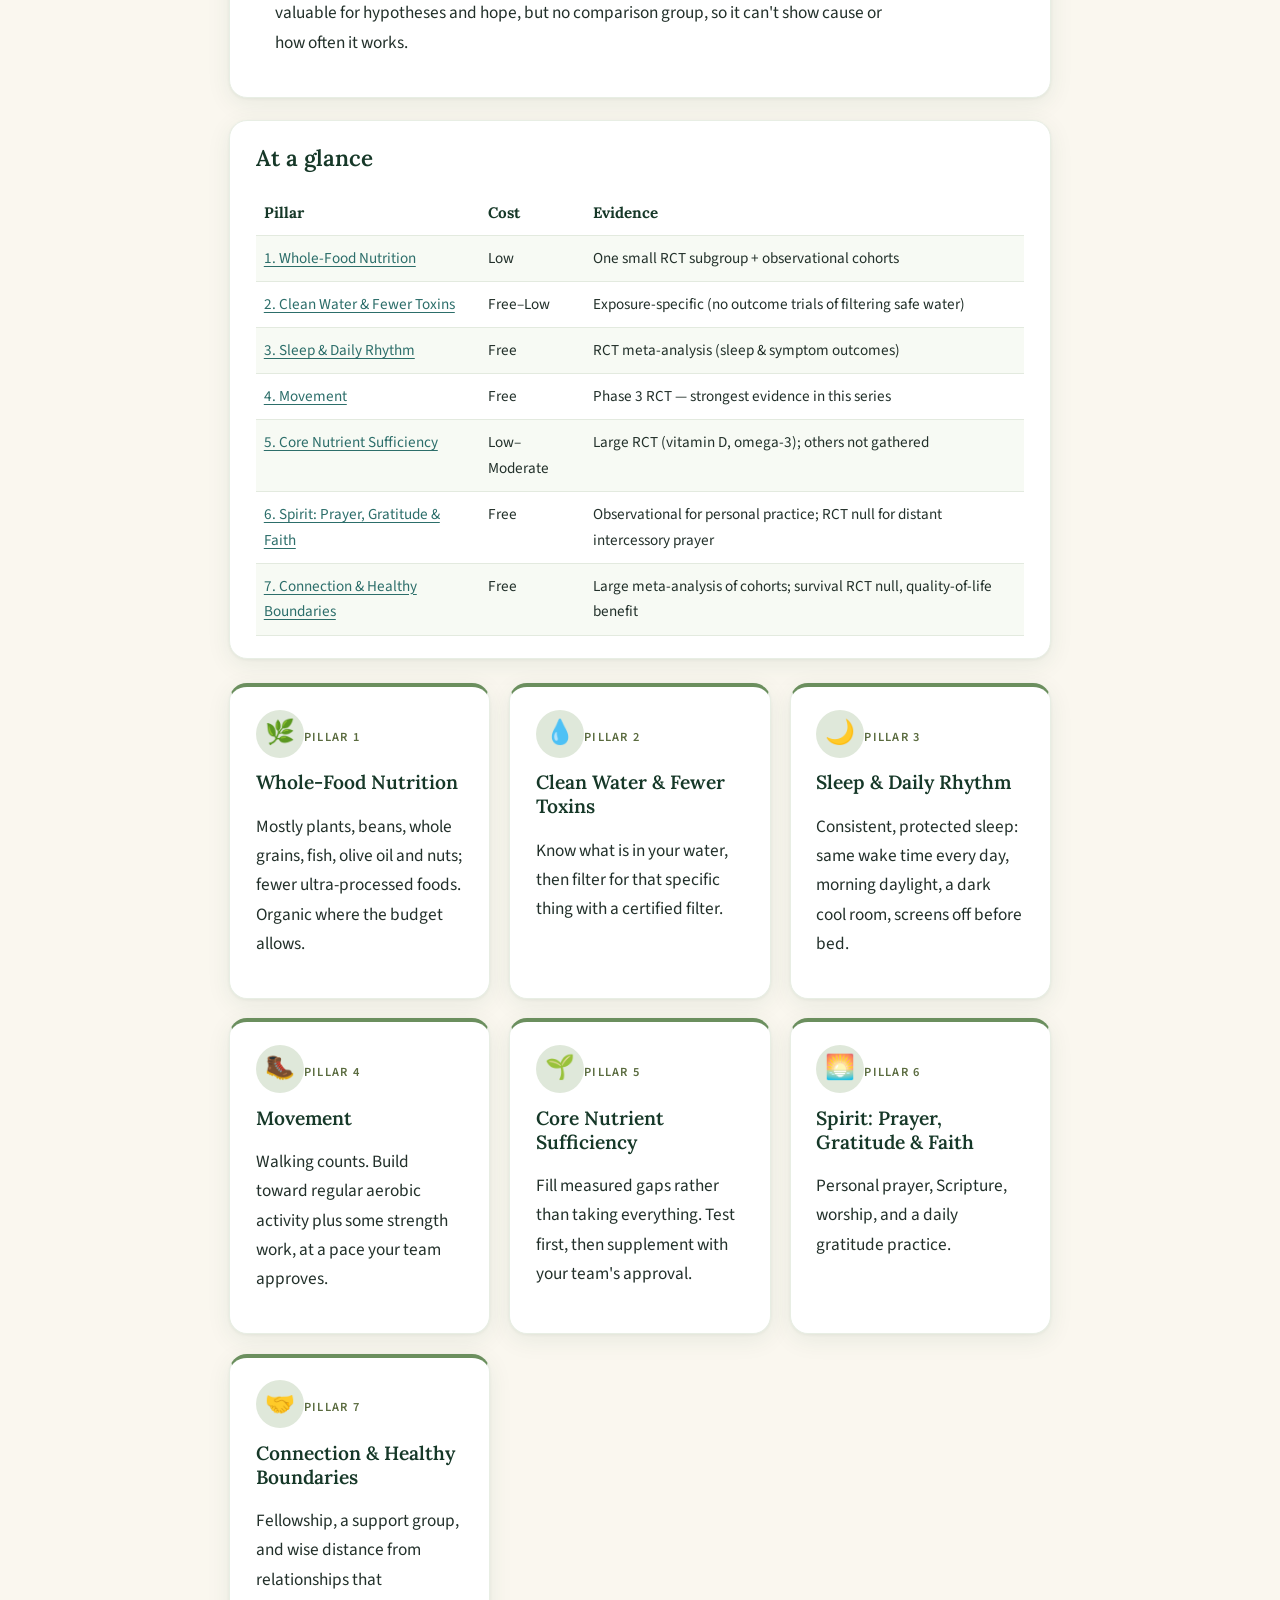
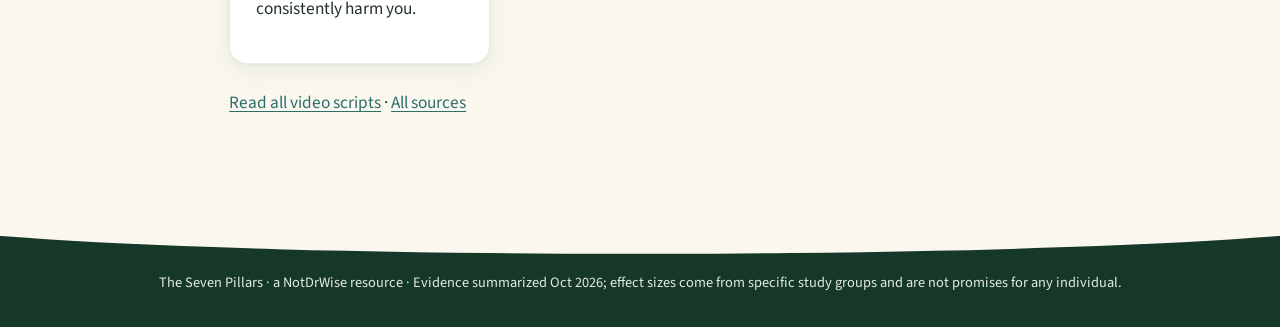
==== commit 6a7312a6: "Add experiential evidence tier (Radical Remission) 1/4" ====
--- a/index.html
+++ b/index.html
@@ -2,7 +2,7 @@
 <body><header><div class="wrap"><a class="brand" href="index.html"><svg class="leaf" viewBox="0 0 24 24" aria-hidden="true"><path d="M5 21c0-9 6-15 15-16-1 9-7 15-15 16zm0 0l8-8" fill="none" stroke="currentColor" stroke-width="1.6" stroke-linecap="round"/></svg> The Seven Pillars <span>· NotDrWise</span></a><nav aria-label="Pillars"><a href="nutrition.html"><span aria-hidden="true">🌿</span> 1. Whole-Food Nutrition</a><a href="water.html"><span aria-hidden="true">💧</span> 2. Clean Water &amp; Fewer Toxins</a><a href="sleep.html"><span aria-hidden="true">🌙</span> 3. Sleep &amp; Daily Rhythm</a><a href="movement.html"><span aria-hidden="true">🥾</span> 4. Movement</a><a href="nutrients.html"><span aria-hidden="true">🌱</span> 5. Core Nutrient Sufficiency</a><a href="spirit.html"><span aria-hidden="true">🌅</span> 6. Spirit</a><a href="connection.html"><span aria-hidden="true">🤝</span> 7. Connection &amp; Healthy Boundaries</a></nav></div></header><section class="hero"><div class="hero-in"><p class="eyebrow">Free &amp; low-cost foundations</p><h1>The Seven Pillars</h1><p>Seven free or low-cost foundations for people living with cancer or autoimmune disease — and an honest look at how strong the research behind each one really is.</p><a class="btn" href="nutrition.html">Begin the path →</a></div></section><main>
 <div class="disc"><span class="disc-ic" aria-hidden="true">🍃</span><div><strong>Research and education only — not medical advice.</strong> These foundations complement care from your treating team; they never replace it. Supplements can interact with treatment. Talk with your care team before changing anything.</div></div>
 <div class="video"><div>▶ Video placeholder — Episode 0: Introduction<br><small>Script: <a href="scripts.md">scripts.md</a> (episode 0)</small></div></div>
-<div class="card"><h2>How to read the evidence grades</h2><ul><li><strong>Randomized trial (RCT):</strong> strongest; the practice was tested directly.</li><li><strong>Observational:</strong> a link was seen in large groups, but other factors may explain it.</li><li><strong>Null:</strong> tested and no effect on that outcome was found — we report these too.</li></ul></div>
+<div class="card"><h2>How to read the evidence grades</h2><ul><li><strong>Randomized trial (RCT):</strong> strongest; the practice was tested directly.</li><li><strong>Observational:</strong> a link was seen in large groups, but other factors may explain it.</li><li><strong>Null:</strong> tested and no effect on that outcome was found — we report these too.</li><li><strong>Experiential / case-based:</strong> patterns reported by people who experienced remission; valuable for hypotheses and hope, but no comparison group, so it can't show cause or how often it works.</li></ul></div>
 <div class="card"><h2>At a glance</h2><table><tr><th>Pillar</th><th>Cost</th><th>Evidence</th></tr><tr><td><a href="nutrition.html">1. Whole-Food Nutrition</a></td><td>Low</td><td>One small RCT subgroup + observational cohorts</td></tr><tr><td><a href="water.html">2. Clean Water &amp; Fewer Toxins</a></td><td>Free–Low</td><td>Exposure-specific (no outcome trials of filtering safe water)</td></tr><tr><td><a href="sleep.html">3. Sleep &amp; Daily Rhythm</a></td><td>Free</td><td>RCT meta-analysis (sleep &amp; symptom outcomes)</td></tr><tr><td><a href="movement.html">4. Movement</a></td><td>Free</td><td>Phase 3 RCT — strongest evidence in this series</td></tr><tr><td><a href="nutrients.html">5. Core Nutrient Sufficiency</a></td><td>Low–Moderate</td><td>Large RCT (vitamin D, omega-3); others not gathered</td></tr><tr><td><a href="spirit.html">6. Spirit: Prayer, Gratitude &amp; Faith</a></td><td>Free</td><td>Observational for personal practice; RCT null for distant intercessory prayer</td></tr><tr><td><a href="connection.html">7. Connection &amp; Healthy Boundaries</a></td><td>Free</td><td>Large meta-analysis of cohorts; survival RCT null, quality-of-life benefit</td></tr></table></div>
 <div class="grid"><a class="card pcard" href="nutrition.html"><span class="ic" aria-hidden="true">🌿</span><span class="tag">PILLAR 1</span><h3>Whole-Food Nutrition</h3><p>Mostly plants, beans, whole grains, fish, olive oil and nuts; fewer ultra-processed foods. Organic where the budget allows.</p></a><a class="card pcard" href="water.html"><span class="ic" aria-hidden="true">💧</span><span class="tag">PILLAR 2</span><h3>Clean Water &amp; Fewer Toxins</h3><p>Know what is in your water, then filter for that specific thing with a certified filter.</p></a><a class="card pcard" href="sleep.html"><span class="ic" aria-hidden="true">🌙</span><span class="tag">PILLAR 3</span><h3>Sleep &amp; Daily Rhythm</h3><p>Consistent, protected sleep: same wake time every day, morning daylight, a dark cool room, screens off before bed.</p></a><a class="card pcard" href="movement.html"><span class="ic" aria-hidden="true">🥾</span><span class="tag">PILLAR 4</span><h3>Movement</h3><p>Walking counts. Build toward regular aerobic activity plus some strength work, at a pace your team approves.</p></a><a class="card pcard" href="nutrients.html"><span class="ic" aria-hidden="true">🌱</span><span class="tag">PILLAR 5</span><h3>Core Nutrient Sufficiency</h3><p>Fill measured gaps rather than taking everything. Test first, then supplement with your team&#x27;s approval.</p></a><a class="card pcard" href="spirit.html"><span class="ic" aria-hidden="true">🌅</span><span class="tag">PILLAR 6</span><h3>Spirit: Prayer, Gratitude &amp; Faith</h3><p>Personal prayer, Scripture, worship, and a daily gratitude practice.</p></a><a class="card pcard" href="connection.html"><span class="ic" aria-hidden="true">🤝</span><span class="tag">PILLAR 7</span><h3>Connection &amp; Healthy Boundaries</h3><p>Fellowship, a support group, and wise distance from relationships that consistently harm you.</p></a></div>
 <p><a href="scripts.md">Read all video scripts</a> · <a href="sources.html">All sources</a></p></main><footer><div class="wave" aria-hidden="true"></div>The Seven Pillars · a NotDrWise resource · Evidence summarized Oct 2026; effect sizes come from specific study groups and are not promises for any individual.</footer></body></html>
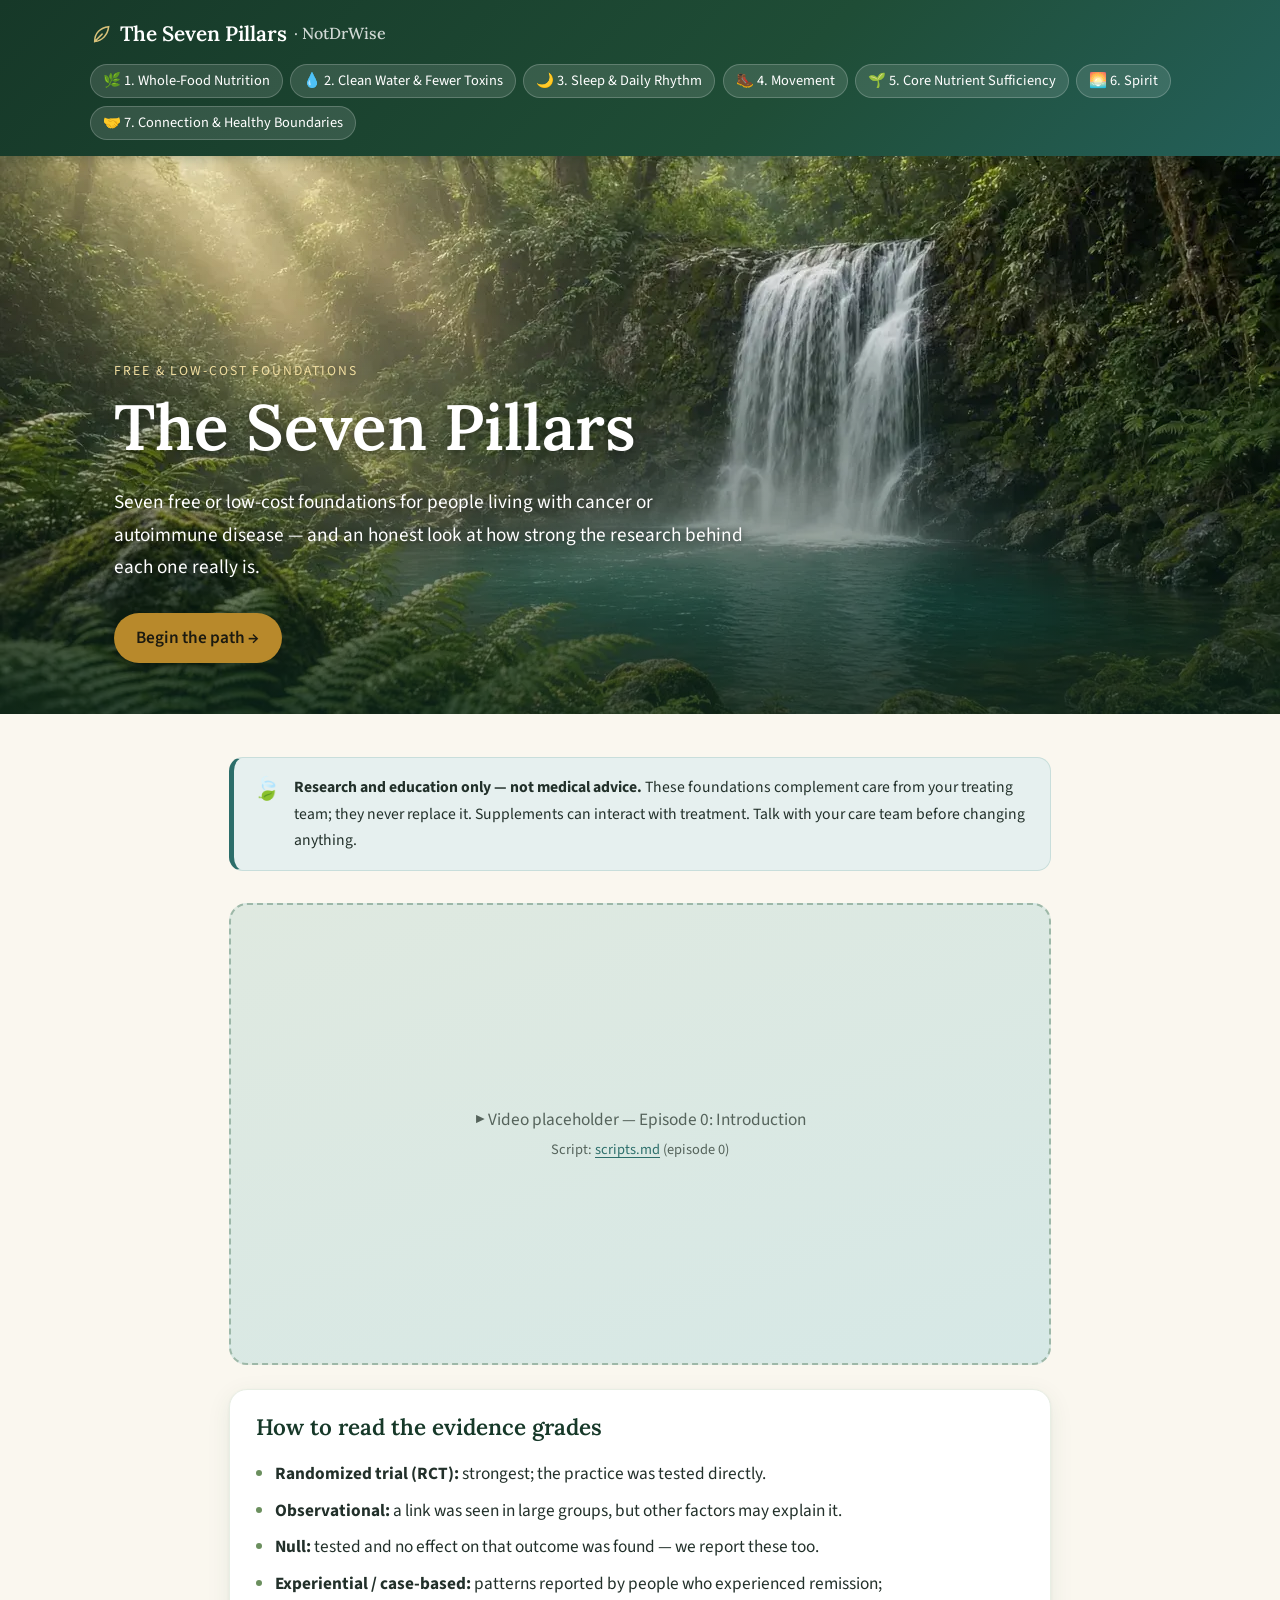
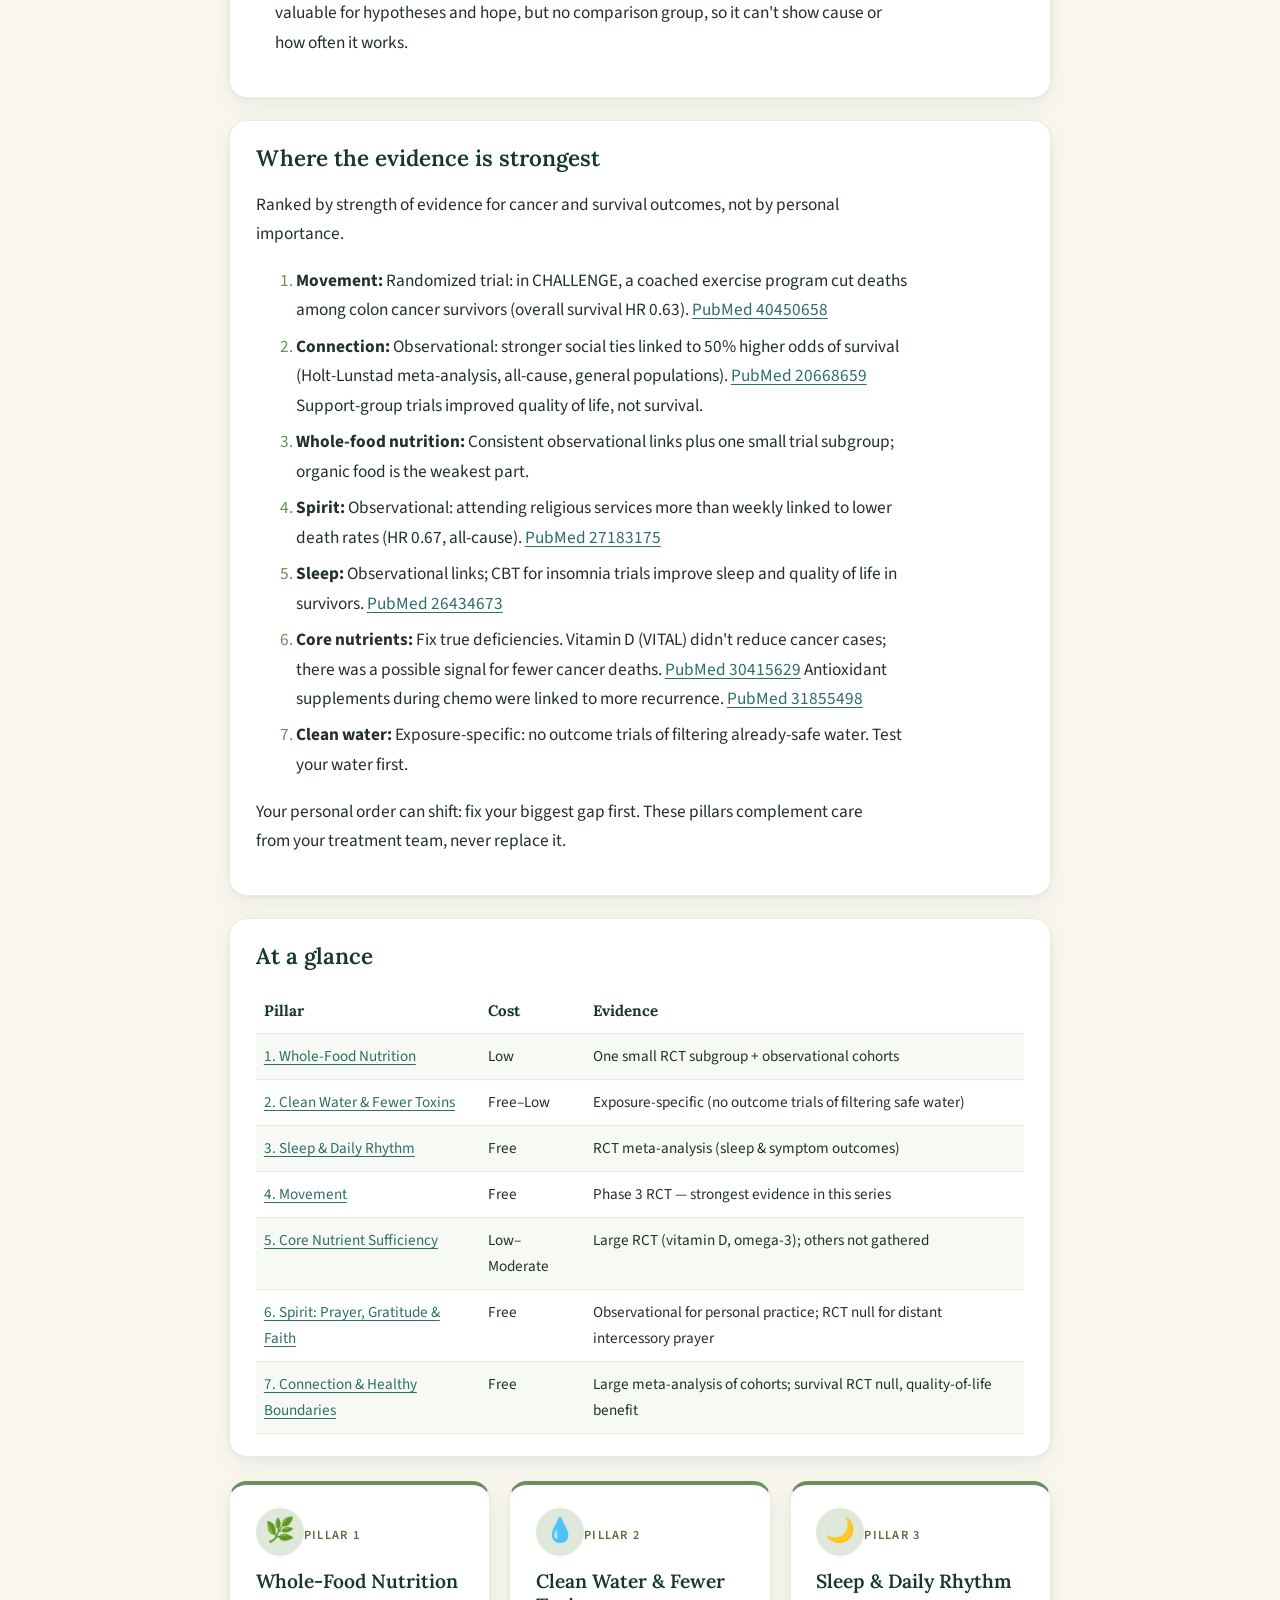
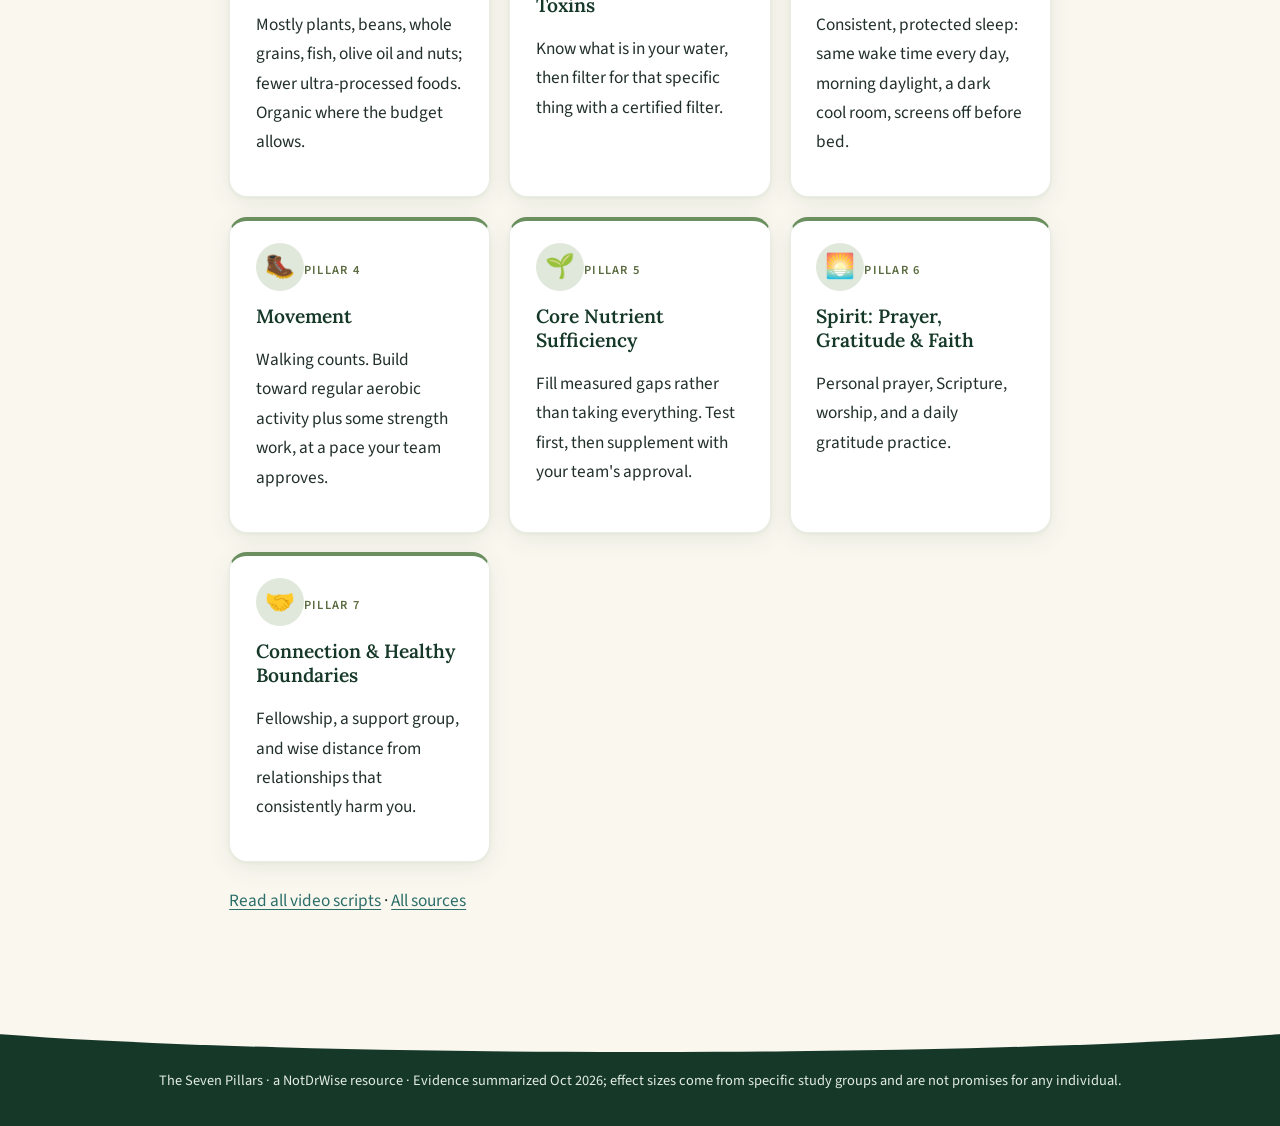
==== commit 9569e6e1: "Add 'Where the evidence is strongest' ranking to overview" ====
--- a/index.html
+++ b/index.html
@@ -3,6 +3,7 @@
 <div class="disc"><span class="disc-ic" aria-hidden="true">🍃</span><div><strong>Research and education only — not medical advice.</strong> These foundations complement care from your treating team; they never replace it. Supplements can interact with treatment. Talk with your care team before changing anything.</div></div>
 <div class="video"><div>▶ Video placeholder — Episode 0: Introduction<br><small>Script: <a href="scripts.md">scripts.md</a> (episode 0)</small></div></div>
 <div class="card"><h2>How to read the evidence grades</h2><ul><li><strong>Randomized trial (RCT):</strong> strongest; the practice was tested directly.</li><li><strong>Observational:</strong> a link was seen in large groups, but other factors may explain it.</li><li><strong>Null:</strong> tested and no effect on that outcome was found — we report these too.</li><li><strong>Experiential / case-based:</strong> patterns reported by people who experienced remission; valuable for hypotheses and hope, but no comparison group, so it can't show cause or how often it works.</li></ul></div>
+<div class="card"><h2>Where the evidence is strongest</h2><p>Ranked by strength of evidence for cancer and survival outcomes, not by personal importance.</p><ol><li><strong>Movement:</strong> Randomized trial: in CHALLENGE, a coached exercise program cut deaths among colon cancer survivors (overall survival HR 0.63). <a href="https://pubmed.ncbi.nlm.nih.gov/40450658/">PubMed 40450658</a></li><li><strong>Connection:</strong> Observational: stronger social ties linked to 50% higher odds of survival (Holt-Lunstad meta-analysis, all-cause, general populations). <a href="https://pubmed.ncbi.nlm.nih.gov/20668659/">PubMed 20668659</a> Support-group trials improved quality of life, not survival.</li><li><strong>Whole-food nutrition:</strong> Consistent observational links plus one small trial subgroup; organic food is the weakest part.</li><li><strong>Spirit:</strong> Observational: attending religious services more than weekly linked to lower death rates (HR 0.67, all-cause). <a href="https://pubmed.ncbi.nlm.nih.gov/27183175/">PubMed 27183175</a></li><li><strong>Sleep:</strong> Observational links; CBT for insomnia trials improve sleep and quality of life in survivors. <a href="https://pubmed.ncbi.nlm.nih.gov/26434673/">PubMed 26434673</a></li><li><strong>Core nutrients:</strong> Fix true deficiencies. Vitamin D (VITAL) didn't reduce cancer cases; there was a possible signal for fewer cancer deaths. <a href="https://pubmed.ncbi.nlm.nih.gov/30415629/">PubMed 30415629</a> Antioxidant supplements during chemo were linked to more recurrence. <a href="https://pubmed.ncbi.nlm.nih.gov/31855498/">PubMed 31855498</a></li><li><strong>Clean water:</strong> Exposure-specific: no outcome trials of filtering already-safe water. Test your water first.</li></ol><p>Your personal order can shift: fix your biggest gap first. These pillars complement care from your treatment team, never replace it.</p></div>
 <div class="card"><h2>At a glance</h2><table><tr><th>Pillar</th><th>Cost</th><th>Evidence</th></tr><tr><td><a href="nutrition.html">1. Whole-Food Nutrition</a></td><td>Low</td><td>One small RCT subgroup + observational cohorts</td></tr><tr><td><a href="water.html">2. Clean Water &amp; Fewer Toxins</a></td><td>Free–Low</td><td>Exposure-specific (no outcome trials of filtering safe water)</td></tr><tr><td><a href="sleep.html">3. Sleep &amp; Daily Rhythm</a></td><td>Free</td><td>RCT meta-analysis (sleep &amp; symptom outcomes)</td></tr><tr><td><a href="movement.html">4. Movement</a></td><td>Free</td><td>Phase 3 RCT — strongest evidence in this series</td></tr><tr><td><a href="nutrients.html">5. Core Nutrient Sufficiency</a></td><td>Low–Moderate</td><td>Large RCT (vitamin D, omega-3); others not gathered</td></tr><tr><td><a href="spirit.html">6. Spirit: Prayer, Gratitude &amp; Faith</a></td><td>Free</td><td>Observational for personal practice; RCT null for distant intercessory prayer</td></tr><tr><td><a href="connection.html">7. Connection &amp; Healthy Boundaries</a></td><td>Free</td><td>Large meta-analysis of cohorts; survival RCT null, quality-of-life benefit</td></tr></table></div>
 <div class="grid"><a class="card pcard" href="nutrition.html"><span class="ic" aria-hidden="true">🌿</span><span class="tag">PILLAR 1</span><h3>Whole-Food Nutrition</h3><p>Mostly plants, beans, whole grains, fish, olive oil and nuts; fewer ultra-processed foods. Organic where the budget allows.</p></a><a class="card pcard" href="water.html"><span class="ic" aria-hidden="true">💧</span><span class="tag">PILLAR 2</span><h3>Clean Water &amp; Fewer Toxins</h3><p>Know what is in your water, then filter for that specific thing with a certified filter.</p></a><a class="card pcard" href="sleep.html"><span class="ic" aria-hidden="true">🌙</span><span class="tag">PILLAR 3</span><h3>Sleep &amp; Daily Rhythm</h3><p>Consistent, protected sleep: same wake time every day, morning daylight, a dark cool room, screens off before bed.</p></a><a class="card pcard" href="movement.html"><span class="ic" aria-hidden="true">🥾</span><span class="tag">PILLAR 4</span><h3>Movement</h3><p>Walking counts. Build toward regular aerobic activity plus some strength work, at a pace your team approves.</p></a><a class="card pcard" href="nutrients.html"><span class="ic" aria-hidden="true">🌱</span><span class="tag">PILLAR 5</span><h3>Core Nutrient Sufficiency</h3><p>Fill measured gaps rather than taking everything. Test first, then supplement with your team&#x27;s approval.</p></a><a class="card pcard" href="spirit.html"><span class="ic" aria-hidden="true">🌅</span><span class="tag">PILLAR 6</span><h3>Spirit: Prayer, Gratitude &amp; Faith</h3><p>Personal prayer, Scripture, worship, and a daily gratitude practice.</p></a><a class="card pcard" href="connection.html"><span class="ic" aria-hidden="true">🤝</span><span class="tag">PILLAR 7</span><h3>Connection &amp; Healthy Boundaries</h3><p>Fellowship, a support group, and wise distance from relationships that consistently harm you.</p></a></div>
 <p><a href="scripts.md">Read all video scripts</a> · <a href="sources.html">All sources</a></p></main><footer><div class="wave" aria-hidden="true"></div>The Seven Pillars · a NotDrWise resource · Evidence summarized Oct 2026; effect sizes come from specific study groups and are not promises for any individual.</footer></body></html>
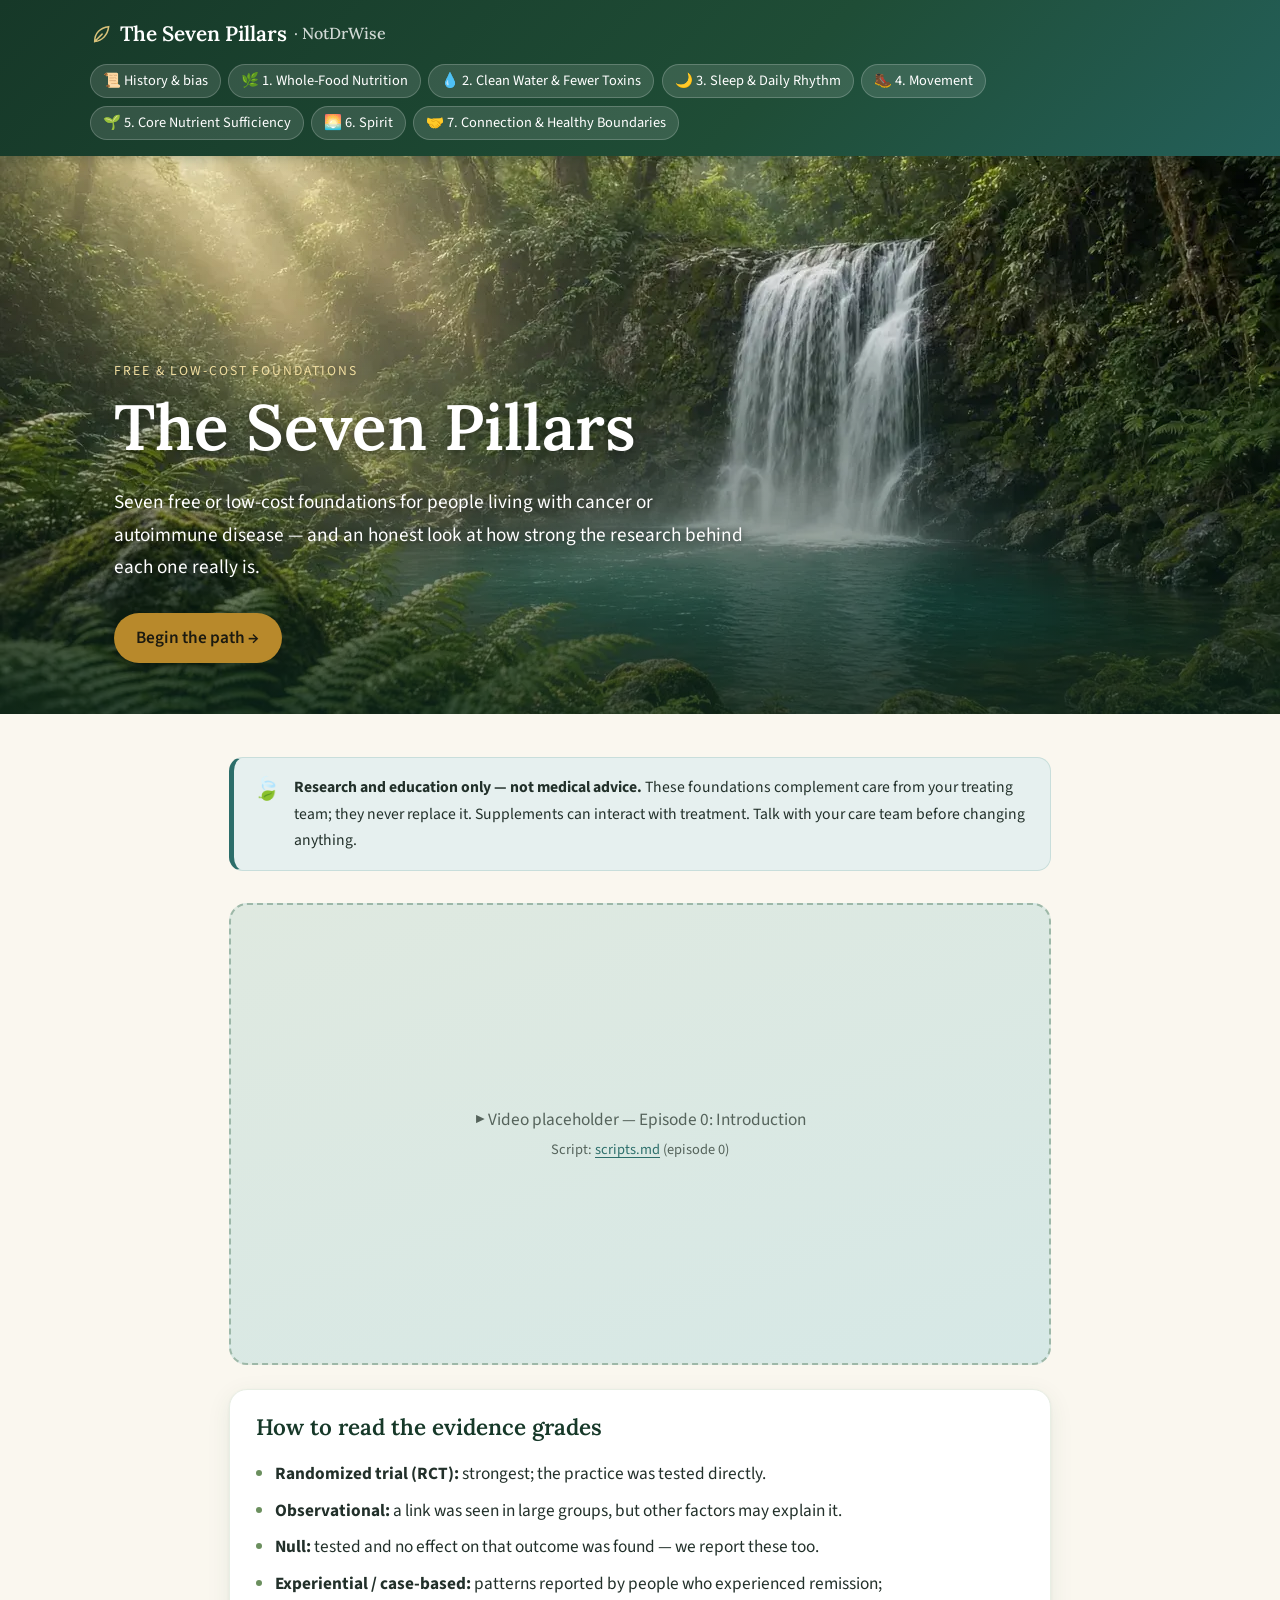
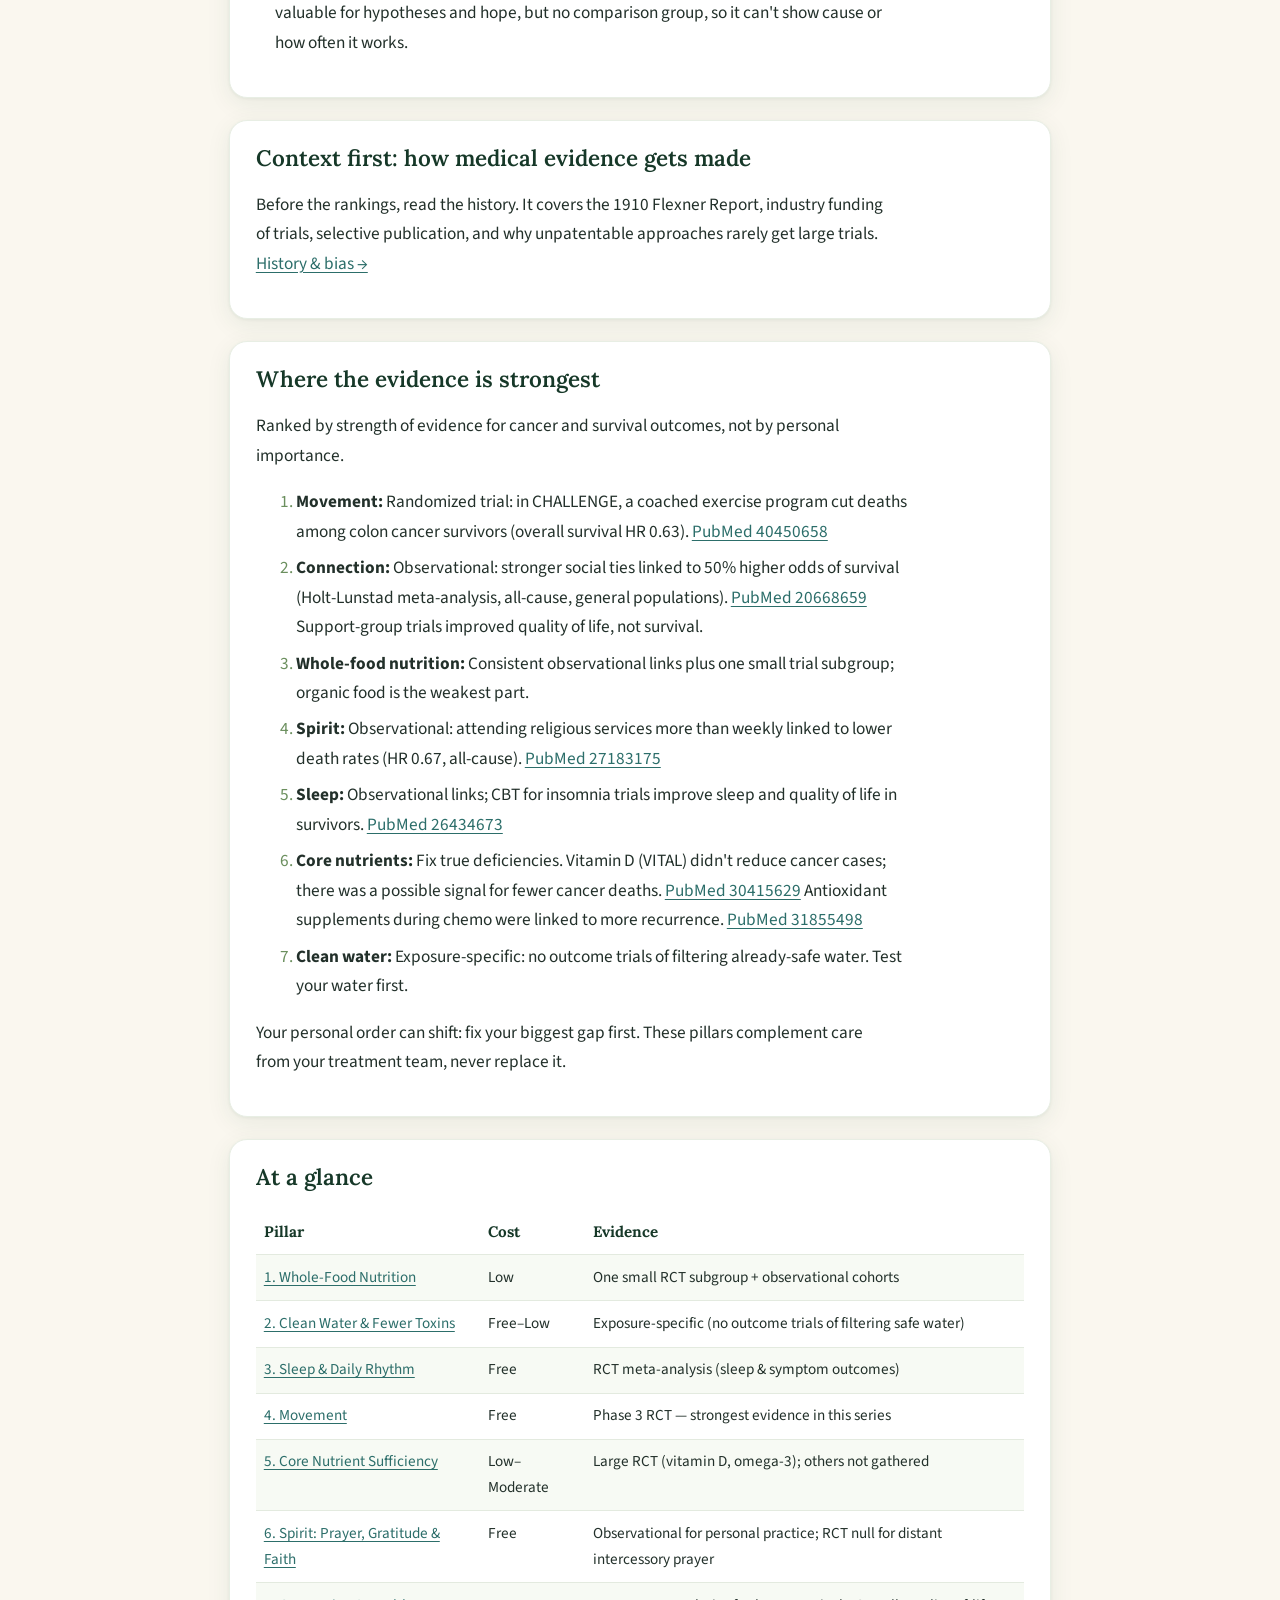
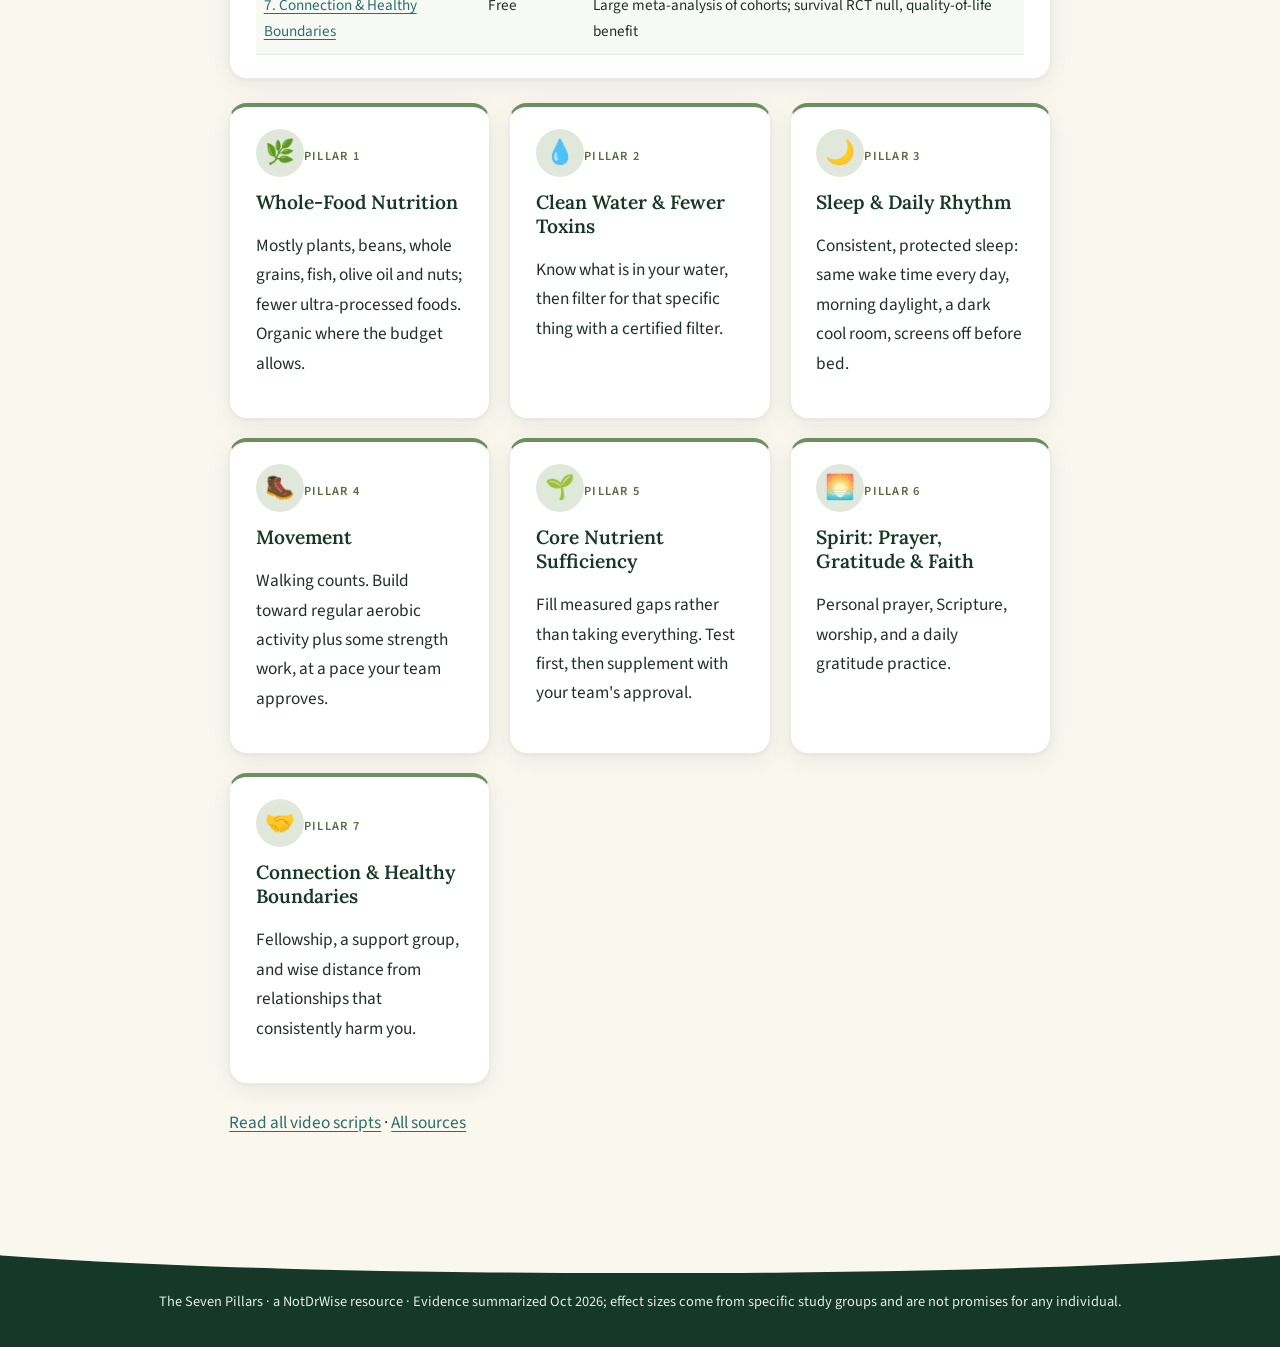
==== commit d77cf302: "Add History & bias page, context-first notes, collapsible conventional evidence (1/3)" ====
--- a/index.html
+++ b/index.html
@@ -1,9 +1,10 @@
 <!doctype html><html lang="en"><head><meta charset="utf-8"><meta name="viewport" content="width=device-width,initial-scale=1"><title>Home · The Seven Pillars</title><link rel="preconnect" href="https://fonts.googleapis.com"><link rel="preconnect" href="https://fonts.gstatic.com" crossorigin><link href="https://fonts.googleapis.com/css2?family=Lora:wght@500;600;700&family=Source+Sans+3:wght@400;600&display=swap" rel="stylesheet"><link rel="stylesheet" href="style.css"></head>
-<body><header><div class="wrap"><a class="brand" href="index.html"><svg class="leaf" viewBox="0 0 24 24" aria-hidden="true"><path d="M5 21c0-9 6-15 15-16-1 9-7 15-15 16zm0 0l8-8" fill="none" stroke="currentColor" stroke-width="1.6" stroke-linecap="round"/></svg> The Seven Pillars <span>· NotDrWise</span></a><nav aria-label="Pillars"><a href="nutrition.html"><span aria-hidden="true">🌿</span> 1. Whole-Food Nutrition</a><a href="water.html"><span aria-hidden="true">💧</span> 2. Clean Water &amp; Fewer Toxins</a><a href="sleep.html"><span aria-hidden="true">🌙</span> 3. Sleep &amp; Daily Rhythm</a><a href="movement.html"><span aria-hidden="true">🥾</span> 4. Movement</a><a href="nutrients.html"><span aria-hidden="true">🌱</span> 5. Core Nutrient Sufficiency</a><a href="spirit.html"><span aria-hidden="true">🌅</span> 6. Spirit</a><a href="connection.html"><span aria-hidden="true">🤝</span> 7. Connection &amp; Healthy Boundaries</a></nav></div></header><section class="hero"><div class="hero-in"><p class="eyebrow">Free &amp; low-cost foundations</p><h1>The Seven Pillars</h1><p>Seven free or low-cost foundations for people living with cancer or autoimmune disease — and an honest look at how strong the research behind each one really is.</p><a class="btn" href="nutrition.html">Begin the path →</a></div></section><main>
+<body><header><div class="wrap"><a class="brand" href="index.html"><svg class="leaf" viewBox="0 0 24 24" aria-hidden="true"><path d="M5 21c0-9 6-15 15-16-1 9-7 15-15 16zm0 0l8-8" fill="none" stroke="currentColor" stroke-width="1.6" stroke-linecap="round"/></svg> The Seven Pillars <span>· NotDrWise</span></a><nav aria-label="Pillars"><a href="history.html"><span aria-hidden="true">📜</span> History &amp; bias</a><a href="nutrition.html"><span aria-hidden="true">🌿</span> 1. Whole-Food Nutrition</a><a href="water.html"><span aria-hidden="true">💧</span> 2. Clean Water &amp; Fewer Toxins</a><a href="sleep.html"><span aria-hidden="true">🌙</span> 3. Sleep &amp; Daily Rhythm</a><a href="movement.html"><span aria-hidden="true">🥾</span> 4. Movement</a><a href="nutrients.html"><span aria-hidden="true">🌱</span> 5. Core Nutrient Sufficiency</a><a href="spirit.html"><span aria-hidden="true">🌅</span> 6. Spirit</a><a href="connection.html"><span aria-hidden="true">🤝</span> 7. Connection &amp; Healthy Boundaries</a></nav></div></header><section class="hero"><div class="hero-in"><p class="eyebrow">Free &amp; low-cost foundations</p><h1>The Seven Pillars</h1><p>Seven free or low-cost foundations for people living with cancer or autoimmune disease — and an honest look at how strong the research behind each one really is.</p><a class="btn" href="nutrition.html">Begin the path →</a></div></section><main>
 <div class="disc"><span class="disc-ic" aria-hidden="true">🍃</span><div><strong>Research and education only — not medical advice.</strong> These foundations complement care from your treating team; they never replace it. Supplements can interact with treatment. Talk with your care team before changing anything.</div></div>
 <div class="video"><div>▶ Video placeholder — Episode 0: Introduction<br><small>Script: <a href="scripts.md">scripts.md</a> (episode 0)</small></div></div>
 <div class="card"><h2>How to read the evidence grades</h2><ul><li><strong>Randomized trial (RCT):</strong> strongest; the practice was tested directly.</li><li><strong>Observational:</strong> a link was seen in large groups, but other factors may explain it.</li><li><strong>Null:</strong> tested and no effect on that outcome was found — we report these too.</li><li><strong>Experiential / case-based:</strong> patterns reported by people who experienced remission; valuable for hypotheses and hope, but no comparison group, so it can't show cause or how often it works.</li></ul></div>
-<div class="card"><h2>Where the evidence is strongest</h2><p>Ranked by strength of evidence for cancer and survival outcomes, not by personal importance.</p><ol><li><strong>Movement:</strong> Randomized trial: in CHALLENGE, a coached exercise program cut deaths among colon cancer survivors (overall survival HR 0.63). <a href="https://pubmed.ncbi.nlm.nih.gov/40450658/">PubMed 40450658</a></li><li><strong>Connection:</strong> Observational: stronger social ties linked to 50% higher odds of survival (Holt-Lunstad meta-analysis, all-cause, general populations). <a href="https://pubmed.ncbi.nlm.nih.gov/20668659/">PubMed 20668659</a> Support-group trials improved quality of life, not survival.</li><li><strong>Whole-food nutrition:</strong> Consistent observational links plus one small trial subgroup; organic food is the weakest part.</li><li><strong>Spirit:</strong> Observational: attending religious services more than weekly linked to lower death rates (HR 0.67, all-cause). <a href="https://pubmed.ncbi.nlm.nih.gov/27183175/">PubMed 27183175</a></li><li><strong>Sleep:</strong> Observational links; CBT for insomnia trials improve sleep and quality of life in survivors. <a href="https://pubmed.ncbi.nlm.nih.gov/26434673/">PubMed 26434673</a></li><li><strong>Core nutrients:</strong> Fix true deficiencies. Vitamin D (VITAL) didn't reduce cancer cases; there was a possible signal for fewer cancer deaths. <a href="https://pubmed.ncbi.nlm.nih.gov/30415629/">PubMed 30415629</a> Antioxidant supplements during chemo were linked to more recurrence. <a href="https://pubmed.ncbi.nlm.nih.gov/31855498/">PubMed 31855498</a></li><li><strong>Clean water:</strong> Exposure-specific: no outcome trials of filtering already-safe water. Test your water first.</li></ol><p>Your personal order can shift: fix your biggest gap first. These pillars complement care from your treatment team, never replace it.</p></div>
+<div class="card exp"><h2>Context first: how medical evidence gets made</h2><p>Before the rankings, read the history. It covers the 1910 Flexner Report, industry funding of trials, selective publication, and why unpatentable approaches rarely get large trials. <a href="history.html">History &amp; bias →</a></p></div>
+<div class="card" id="ranking"><h2>Where the evidence is strongest</h2><p>Ranked by strength of evidence for cancer and survival outcomes, not by personal importance.</p><ol><li><strong>Movement:</strong> Randomized trial: in CHALLENGE, a coached exercise program cut deaths among colon cancer survivors (overall survival HR 0.63). <a href="https://pubmed.ncbi.nlm.nih.gov/40450658/">PubMed 40450658</a></li><li><strong>Connection:</strong> Observational: stronger social ties linked to 50% higher odds of survival (Holt-Lunstad meta-analysis, all-cause, general populations). <a href="https://pubmed.ncbi.nlm.nih.gov/20668659/">PubMed 20668659</a> Support-group trials improved quality of life, not survival.</li><li><strong>Whole-food nutrition:</strong> Consistent observational links plus one small trial subgroup; organic food is the weakest part.</li><li><strong>Spirit:</strong> Observational: attending religious services more than weekly linked to lower death rates (HR 0.67, all-cause). <a href="https://pubmed.ncbi.nlm.nih.gov/27183175/">PubMed 27183175</a></li><li><strong>Sleep:</strong> Observational links; CBT for insomnia trials improve sleep and quality of life in survivors. <a href="https://pubmed.ncbi.nlm.nih.gov/26434673/">PubMed 26434673</a></li><li><strong>Core nutrients:</strong> Fix true deficiencies. Vitamin D (VITAL) didn't reduce cancer cases; there was a possible signal for fewer cancer deaths. <a href="https://pubmed.ncbi.nlm.nih.gov/30415629/">PubMed 30415629</a> Antioxidant supplements during chemo were linked to more recurrence. <a href="https://pubmed.ncbi.nlm.nih.gov/31855498/">PubMed 31855498</a></li><li><strong>Clean water:</strong> Exposure-specific: no outcome trials of filtering already-safe water. Test your water first.</li></ol><p>Your personal order can shift: fix your biggest gap first. These pillars complement care from your treatment team, never replace it.</p></div>
 <div class="card"><h2>At a glance</h2><table><tr><th>Pillar</th><th>Cost</th><th>Evidence</th></tr><tr><td><a href="nutrition.html">1. Whole-Food Nutrition</a></td><td>Low</td><td>One small RCT subgroup + observational cohorts</td></tr><tr><td><a href="water.html">2. Clean Water &amp; Fewer Toxins</a></td><td>Free–Low</td><td>Exposure-specific (no outcome trials of filtering safe water)</td></tr><tr><td><a href="sleep.html">3. Sleep &amp; Daily Rhythm</a></td><td>Free</td><td>RCT meta-analysis (sleep &amp; symptom outcomes)</td></tr><tr><td><a href="movement.html">4. Movement</a></td><td>Free</td><td>Phase 3 RCT — strongest evidence in this series</td></tr><tr><td><a href="nutrients.html">5. Core Nutrient Sufficiency</a></td><td>Low–Moderate</td><td>Large RCT (vitamin D, omega-3); others not gathered</td></tr><tr><td><a href="spirit.html">6. Spirit: Prayer, Gratitude &amp; Faith</a></td><td>Free</td><td>Observational for personal practice; RCT null for distant intercessory prayer</td></tr><tr><td><a href="connection.html">7. Connection &amp; Healthy Boundaries</a></td><td>Free</td><td>Large meta-analysis of cohorts; survival RCT null, quality-of-life benefit</td></tr></table></div>
 <div class="grid"><a class="card pcard" href="nutrition.html"><span class="ic" aria-hidden="true">🌿</span><span class="tag">PILLAR 1</span><h3>Whole-Food Nutrition</h3><p>Mostly plants, beans, whole grains, fish, olive oil and nuts; fewer ultra-processed foods. Organic where the budget allows.</p></a><a class="card pcard" href="water.html"><span class="ic" aria-hidden="true">💧</span><span class="tag">PILLAR 2</span><h3>Clean Water &amp; Fewer Toxins</h3><p>Know what is in your water, then filter for that specific thing with a certified filter.</p></a><a class="card pcard" href="sleep.html"><span class="ic" aria-hidden="true">🌙</span><span class="tag">PILLAR 3</span><h3>Sleep &amp; Daily Rhythm</h3><p>Consistent, protected sleep: same wake time every day, morning daylight, a dark cool room, screens off before bed.</p></a><a class="card pcard" href="movement.html"><span class="ic" aria-hidden="true">🥾</span><span class="tag">PILLAR 4</span><h3>Movement</h3><p>Walking counts. Build toward regular aerobic activity plus some strength work, at a pace your team approves.</p></a><a class="card pcard" href="nutrients.html"><span class="ic" aria-hidden="true">🌱</span><span class="tag">PILLAR 5</span><h3>Core Nutrient Sufficiency</h3><p>Fill measured gaps rather than taking everything. Test first, then supplement with your team&#x27;s approval.</p></a><a class="card pcard" href="spirit.html"><span class="ic" aria-hidden="true">🌅</span><span class="tag">PILLAR 6</span><h3>Spirit: Prayer, Gratitude &amp; Faith</h3><p>Personal prayer, Scripture, worship, and a daily gratitude practice.</p></a><a class="card pcard" href="connection.html"><span class="ic" aria-hidden="true">🤝</span><span class="tag">PILLAR 7</span><h3>Connection &amp; Healthy Boundaries</h3><p>Fellowship, a support group, and wise distance from relationships that consistently harm you.</p></a></div>
 <p><a href="scripts.md">Read all video scripts</a> · <a href="sources.html">All sources</a></p></main><footer><div class="wave" aria-hidden="true"></div>The Seven Pillars · a NotDrWise resource · Evidence summarized Oct 2026; effect sizes come from specific study groups and are not promises for any individual.</footer></body></html>
--- a/style.css
+++ b/style.css
@@ -41,3 +41,6 @@
 footer .wave{position:absolute;top:-1px;left:0;right:0;height:40px;background:var(--cream);clip-path:ellipse(60% 100% at 50% 0)}
 :focus-visible{outline:3px solid var(--gold);outline-offset:2px}
 @media(max-width:640px){body{font-size:1rem}.card{padding:1.1rem 1.1rem}.phead{flex-direction:column;padding:1.2rem}.hero{min-height:52vh}nav{flex-wrap:nowrap;overflow-x:auto;padding-bottom:.3rem}nav a{white-space:nowrap}header{position:static}table{font-size:.88rem}}
+details{background:rgba(255,255,255,.55);border:1px solid #cfe0c8;border-radius:10px;padding:.5rem .8rem;margin:.4rem 0}
+summary{cursor:pointer;font-weight:600;color:#2f5d3a}
+.ctx{font-size:.95rem;border-left:3px solid #6b9a5b;padding-left:.6rem}
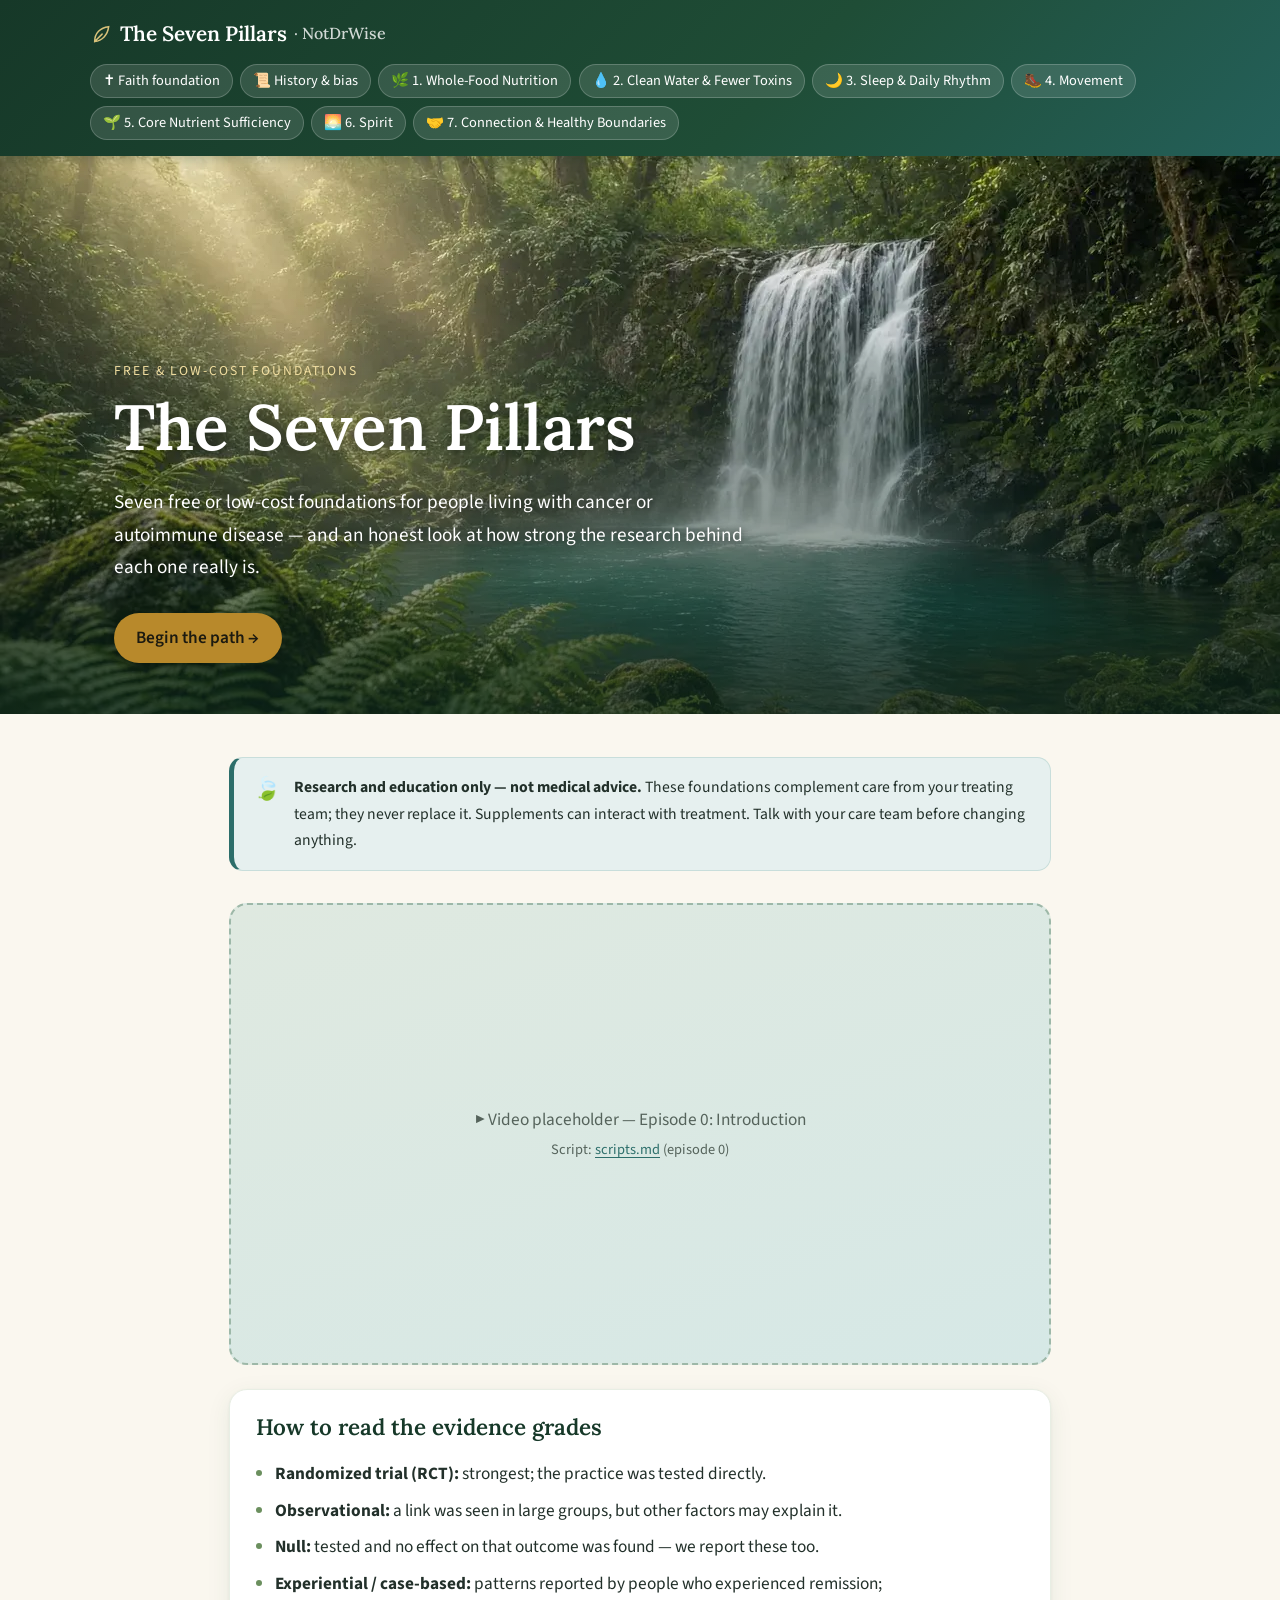
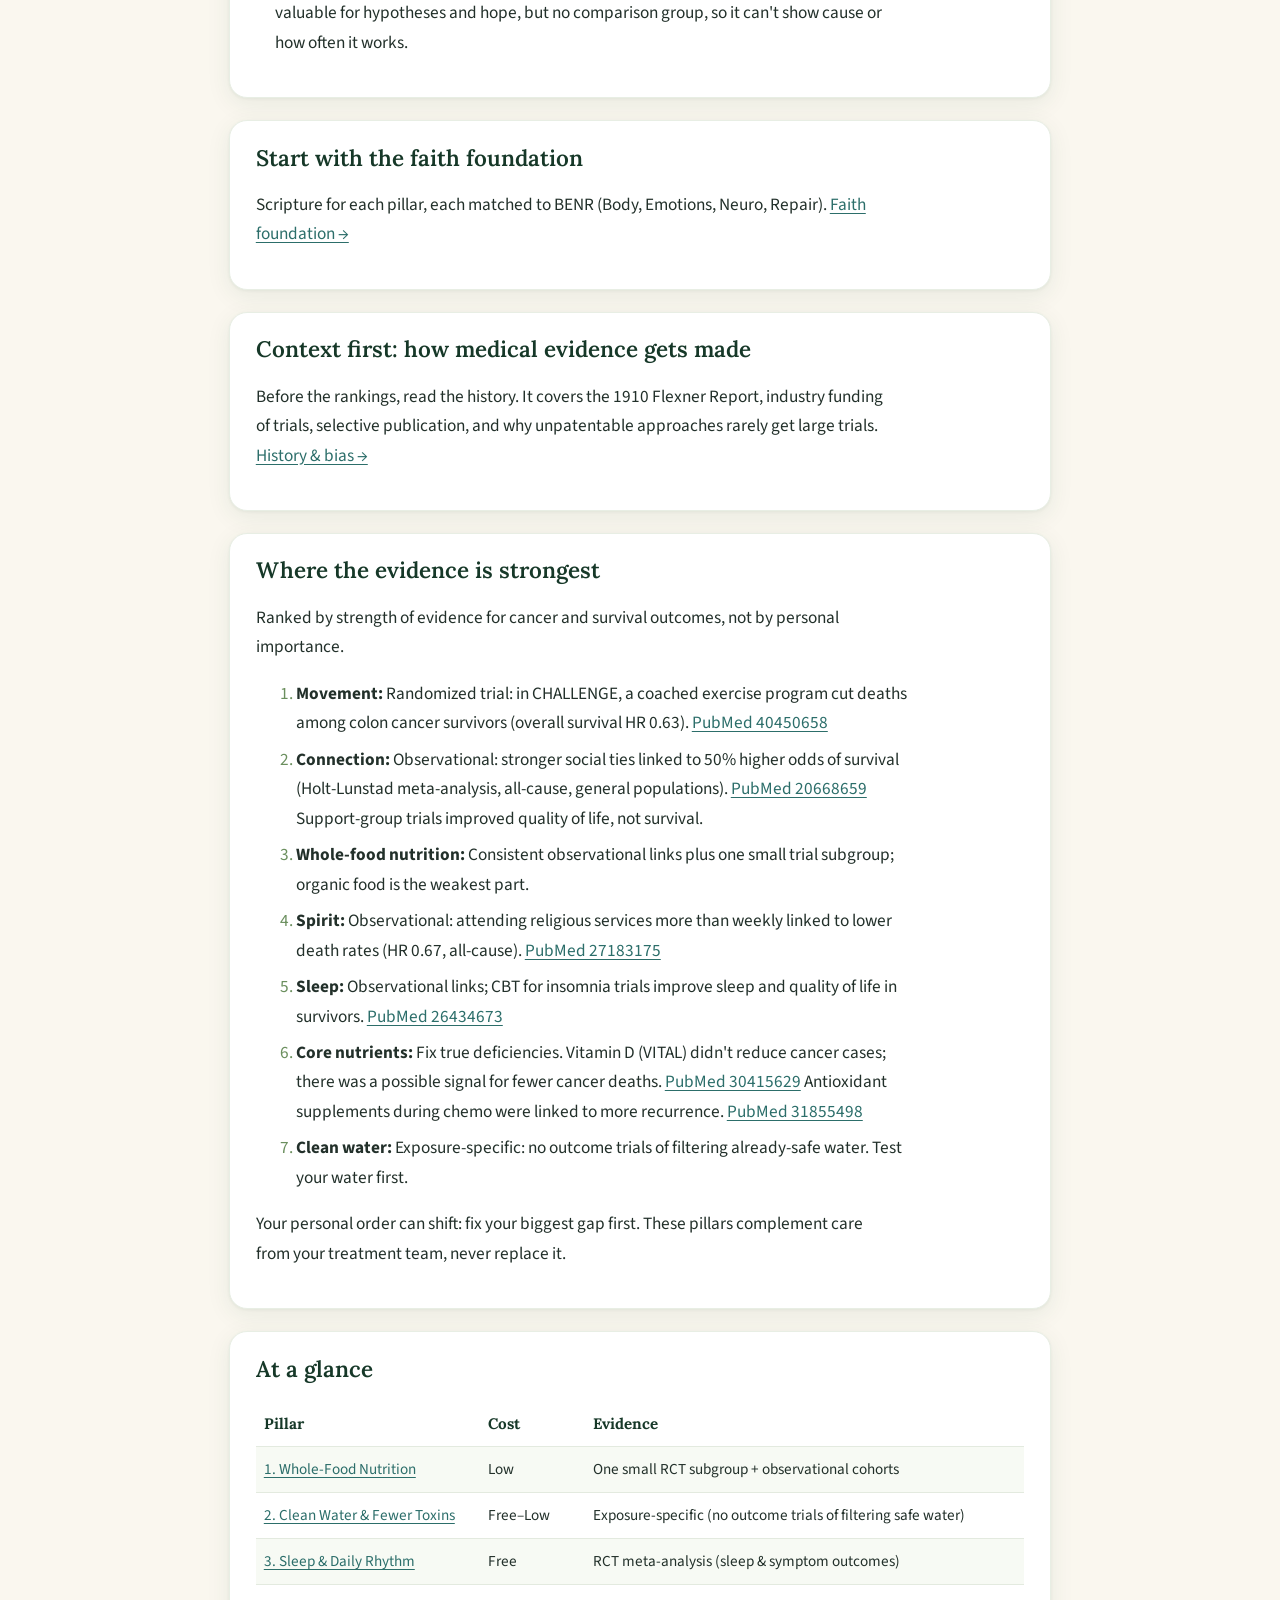
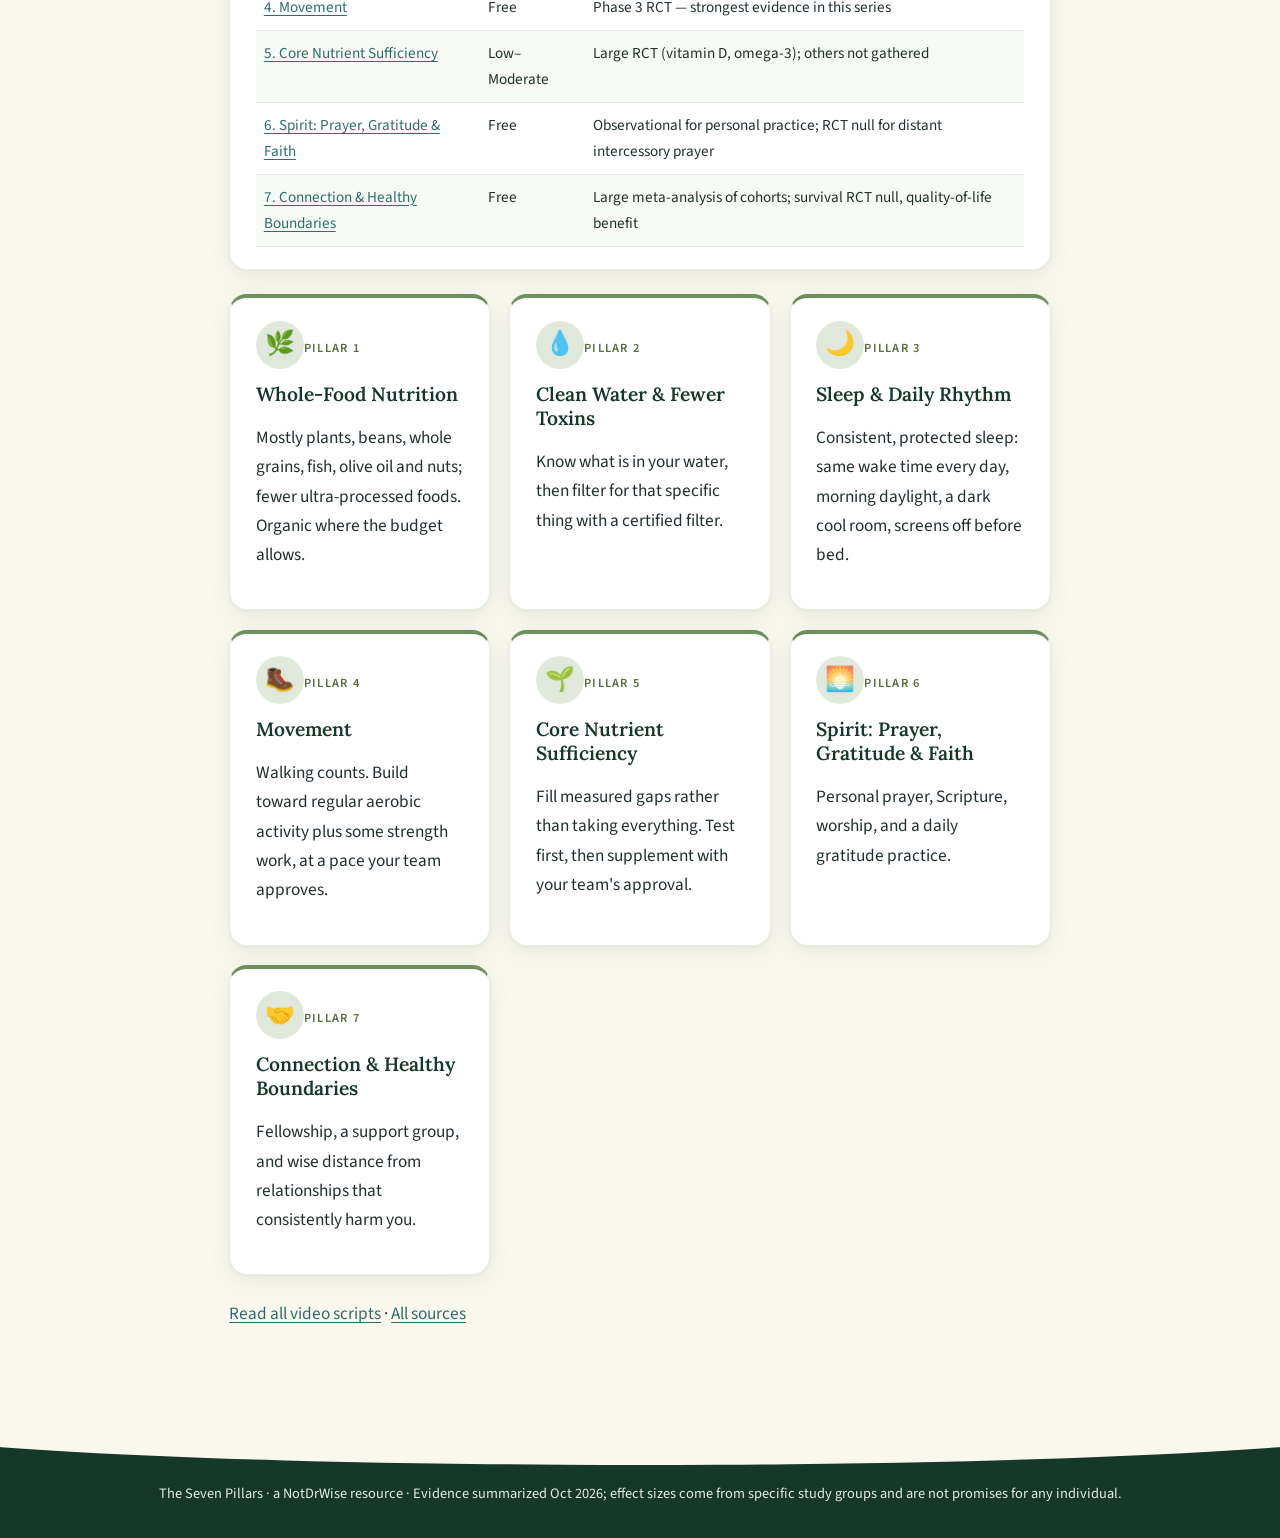
==== commit e11f7328: "Add Faith foundation and History & bias pages; context-first notes (1/3)" ====
--- a/index.html
+++ b/index.html
@@ -1,8 +1,9 @@
 <!doctype html><html lang="en"><head><meta charset="utf-8"><meta name="viewport" content="width=device-width,initial-scale=1"><title>Home · The Seven Pillars</title><link rel="preconnect" href="https://fonts.googleapis.com"><link rel="preconnect" href="https://fonts.gstatic.com" crossorigin><link href="https://fonts.googleapis.com/css2?family=Lora:wght@500;600;700&family=Source+Sans+3:wght@400;600&display=swap" rel="stylesheet"><link rel="stylesheet" href="style.css"></head>
-<body><header><div class="wrap"><a class="brand" href="index.html"><svg class="leaf" viewBox="0 0 24 24" aria-hidden="true"><path d="M5 21c0-9 6-15 15-16-1 9-7 15-15 16zm0 0l8-8" fill="none" stroke="currentColor" stroke-width="1.6" stroke-linecap="round"/></svg> The Seven Pillars <span>· NotDrWise</span></a><nav aria-label="Pillars"><a href="history.html"><span aria-hidden="true">📜</span> History &amp; bias</a><a href="nutrition.html"><span aria-hidden="true">🌿</span> 1. Whole-Food Nutrition</a><a href="water.html"><span aria-hidden="true">💧</span> 2. Clean Water &amp; Fewer Toxins</a><a href="sleep.html"><span aria-hidden="true">🌙</span> 3. Sleep &amp; Daily Rhythm</a><a href="movement.html"><span aria-hidden="true">🥾</span> 4. Movement</a><a href="nutrients.html"><span aria-hidden="true">🌱</span> 5. Core Nutrient Sufficiency</a><a href="spirit.html"><span aria-hidden="true">🌅</span> 6. Spirit</a><a href="connection.html"><span aria-hidden="true">🤝</span> 7. Connection &amp; Healthy Boundaries</a></nav></div></header><section class="hero"><div class="hero-in"><p class="eyebrow">Free &amp; low-cost foundations</p><h1>The Seven Pillars</h1><p>Seven free or low-cost foundations for people living with cancer or autoimmune disease — and an honest look at how strong the research behind each one really is.</p><a class="btn" href="nutrition.html">Begin the path →</a></div></section><main>
+<body><header><div class="wrap"><a class="brand" href="index.html"><svg class="leaf" viewBox="0 0 24 24" aria-hidden="true"><path d="M5 21c0-9 6-15 15-16-1 9-7 15-15 16zm0 0l8-8" fill="none" stroke="currentColor" stroke-width="1.6" stroke-linecap="round"/></svg> The Seven Pillars <span>· NotDrWise</span></a><nav aria-label="Pillars"><a href="faith.html"><span aria-hidden="true">✝️</span> Faith foundation</a><a href="history.html"><span aria-hidden="true">📜</span> History &amp; bias</a><a href="nutrition.html"><span aria-hidden="true">🌿</span> 1. Whole-Food Nutrition</a><a href="water.html"><span aria-hidden="true">💧</span> 2. Clean Water &amp; Fewer Toxins</a><a href="sleep.html"><span aria-hidden="true">🌙</span> 3. Sleep &amp; Daily Rhythm</a><a href="movement.html"><span aria-hidden="true">🥾</span> 4. Movement</a><a href="nutrients.html"><span aria-hidden="true">🌱</span> 5. Core Nutrient Sufficiency</a><a href="spirit.html"><span aria-hidden="true">🌅</span> 6. Spirit</a><a href="connection.html"><span aria-hidden="true">🤝</span> 7. Connection &amp; Healthy Boundaries</a></nav></div></header><section class="hero"><div class="hero-in"><p class="eyebrow">Free &amp; low-cost foundations</p><h1>The Seven Pillars</h1><p>Seven free or low-cost foundations for people living with cancer or autoimmune disease — and an honest look at how strong the research behind each one really is.</p><a class="btn" href="faith.html">Begin the path →</a></div></section><main>
 <div class="disc"><span class="disc-ic" aria-hidden="true">🍃</span><div><strong>Research and education only — not medical advice.</strong> These foundations complement care from your treating team; they never replace it. Supplements can interact with treatment. Talk with your care team before changing anything.</div></div>
 <div class="video"><div>▶ Video placeholder — Episode 0: Introduction<br><small>Script: <a href="scripts.md">scripts.md</a> (episode 0)</small></div></div>
 <div class="card"><h2>How to read the evidence grades</h2><ul><li><strong>Randomized trial (RCT):</strong> strongest; the practice was tested directly.</li><li><strong>Observational:</strong> a link was seen in large groups, but other factors may explain it.</li><li><strong>Null:</strong> tested and no effect on that outcome was found — we report these too.</li><li><strong>Experiential / case-based:</strong> patterns reported by people who experienced remission; valuable for hypotheses and hope, but no comparison group, so it can't show cause or how often it works.</li></ul></div>
+<div class="card exp"><h2>Start with the faith foundation</h2><p>Scripture for each pillar, each matched to BENR (Body, Emotions, Neuro, Repair). <a href="faith.html">Faith foundation →</a></p></div>
 <div class="card exp"><h2>Context first: how medical evidence gets made</h2><p>Before the rankings, read the history. It covers the 1910 Flexner Report, industry funding of trials, selective publication, and why unpatentable approaches rarely get large trials. <a href="history.html">History &amp; bias →</a></p></div>
 <div class="card" id="ranking"><h2>Where the evidence is strongest</h2><p>Ranked by strength of evidence for cancer and survival outcomes, not by personal importance.</p><ol><li><strong>Movement:</strong> Randomized trial: in CHALLENGE, a coached exercise program cut deaths among colon cancer survivors (overall survival HR 0.63). <a href="https://pubmed.ncbi.nlm.nih.gov/40450658/">PubMed 40450658</a></li><li><strong>Connection:</strong> Observational: stronger social ties linked to 50% higher odds of survival (Holt-Lunstad meta-analysis, all-cause, general populations). <a href="https://pubmed.ncbi.nlm.nih.gov/20668659/">PubMed 20668659</a> Support-group trials improved quality of life, not survival.</li><li><strong>Whole-food nutrition:</strong> Consistent observational links plus one small trial subgroup; organic food is the weakest part.</li><li><strong>Spirit:</strong> Observational: attending religious services more than weekly linked to lower death rates (HR 0.67, all-cause). <a href="https://pubmed.ncbi.nlm.nih.gov/27183175/">PubMed 27183175</a></li><li><strong>Sleep:</strong> Observational links; CBT for insomnia trials improve sleep and quality of life in survivors. <a href="https://pubmed.ncbi.nlm.nih.gov/26434673/">PubMed 26434673</a></li><li><strong>Core nutrients:</strong> Fix true deficiencies. Vitamin D (VITAL) didn't reduce cancer cases; there was a possible signal for fewer cancer deaths. <a href="https://pubmed.ncbi.nlm.nih.gov/30415629/">PubMed 30415629</a> Antioxidant supplements during chemo were linked to more recurrence. <a href="https://pubmed.ncbi.nlm.nih.gov/31855498/">PubMed 31855498</a></li><li><strong>Clean water:</strong> Exposure-specific: no outcome trials of filtering already-safe water. Test your water first.</li></ol><p>Your personal order can shift: fix your biggest gap first. These pillars complement care from your treatment team, never replace it.</p></div>
 <div class="card"><h2>At a glance</h2><table><tr><th>Pillar</th><th>Cost</th><th>Evidence</th></tr><tr><td><a href="nutrition.html">1. Whole-Food Nutrition</a></td><td>Low</td><td>One small RCT subgroup + observational cohorts</td></tr><tr><td><a href="water.html">2. Clean Water &amp; Fewer Toxins</a></td><td>Free–Low</td><td>Exposure-specific (no outcome trials of filtering safe water)</td></tr><tr><td><a href="sleep.html">3. Sleep &amp; Daily Rhythm</a></td><td>Free</td><td>RCT meta-analysis (sleep &amp; symptom outcomes)</td></tr><tr><td><a href="movement.html">4. Movement</a></td><td>Free</td><td>Phase 3 RCT — strongest evidence in this series</td></tr><tr><td><a href="nutrients.html">5. Core Nutrient Sufficiency</a></td><td>Low–Moderate</td><td>Large RCT (vitamin D, omega-3); others not gathered</td></tr><tr><td><a href="spirit.html">6. Spirit: Prayer, Gratitude &amp; Faith</a></td><td>Free</td><td>Observational for personal practice; RCT null for distant intercessory prayer</td></tr><tr><td><a href="connection.html">7. Connection &amp; Healthy Boundaries</a></td><td>Free</td><td>Large meta-analysis of cohorts; survival RCT null, quality-of-life benefit</td></tr></table></div>
--- a/style.css
+++ b/style.css
@@ -44,3 +44,4 @@
 details{background:rgba(255,255,255,.55);border:1px solid #cfe0c8;border-radius:10px;padding:.5rem .8rem;margin:.4rem 0}
 summary{cursor:pointer;font-weight:600;color:#2f5d3a}
 .ctx{font-size:.95rem;border-left:3px solid #6b9a5b;padding-left:.6rem}
+blockquote{margin:.6rem 0;padding:.4rem .9rem;border-left:3px solid #6b9a5b;font-style:italic}blockquote cite{display:block;font-style:normal;font-size:.85rem;color:#2f5d3a}
